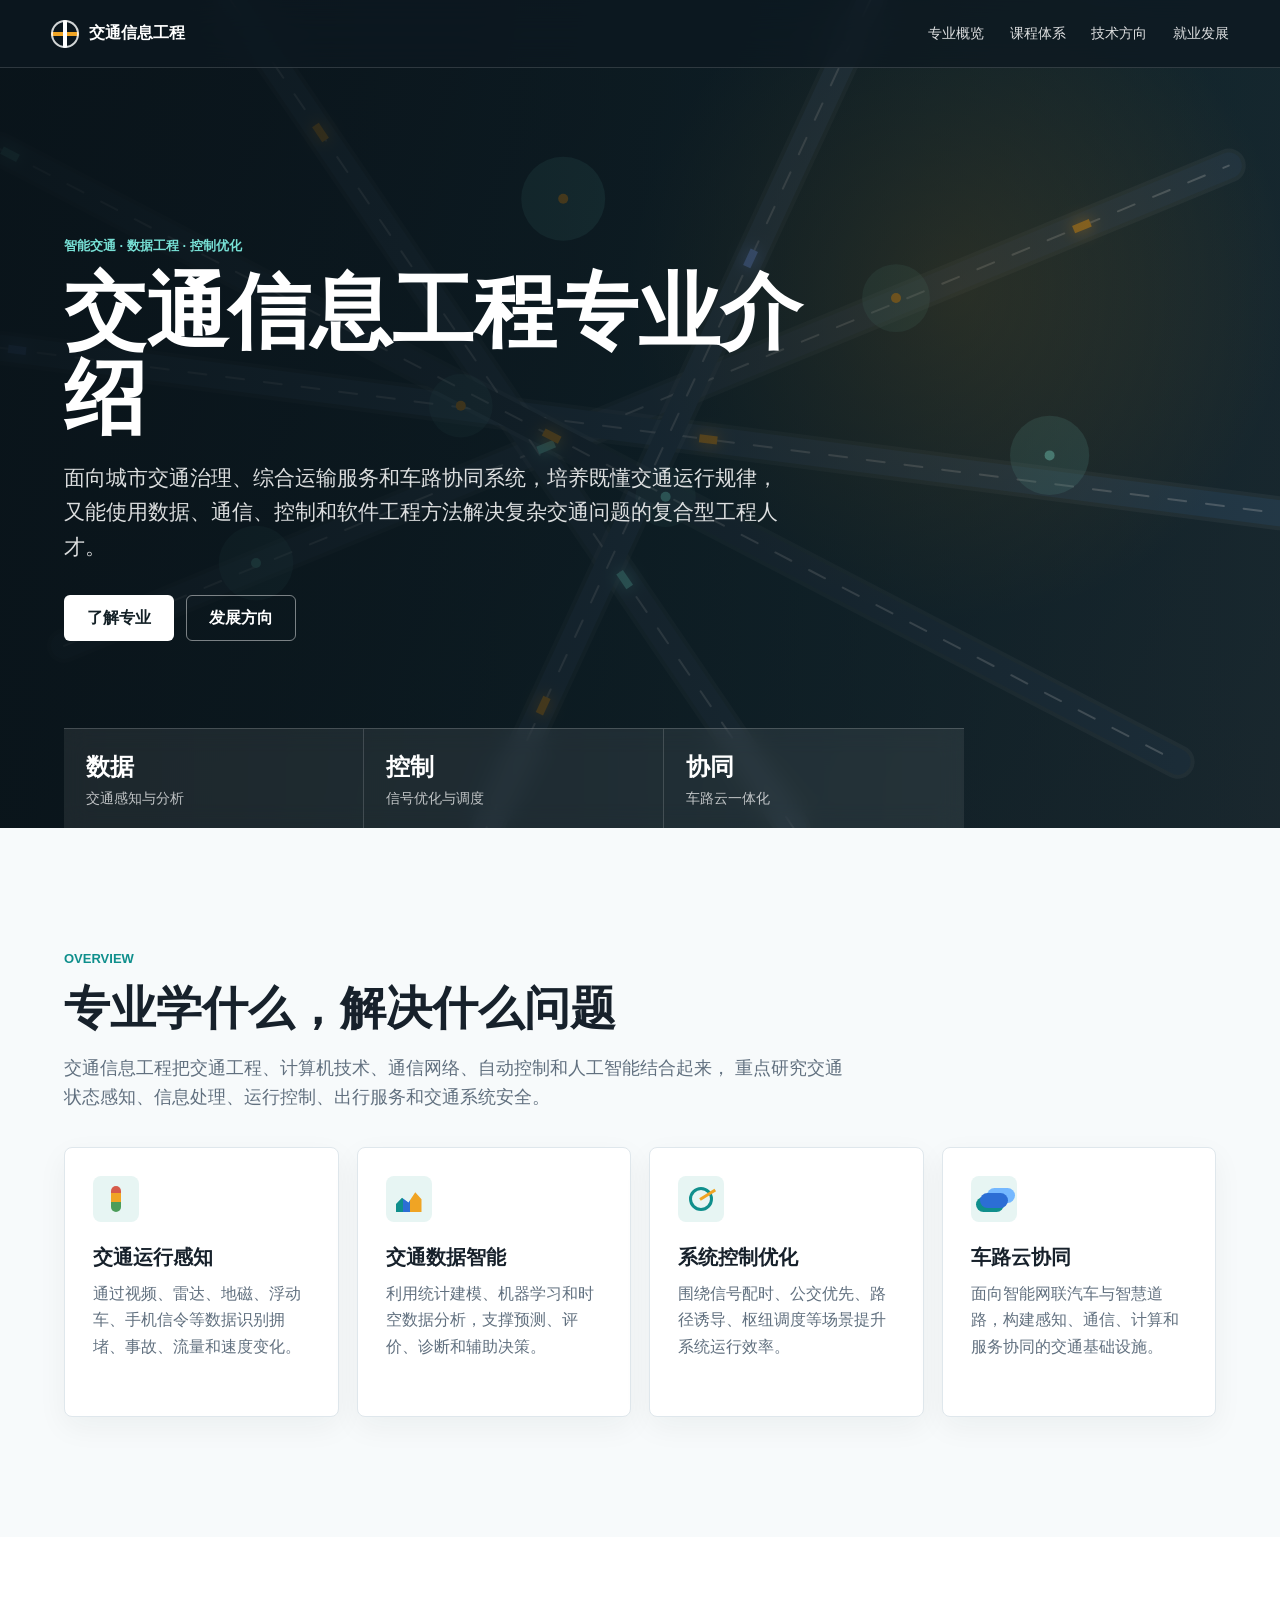
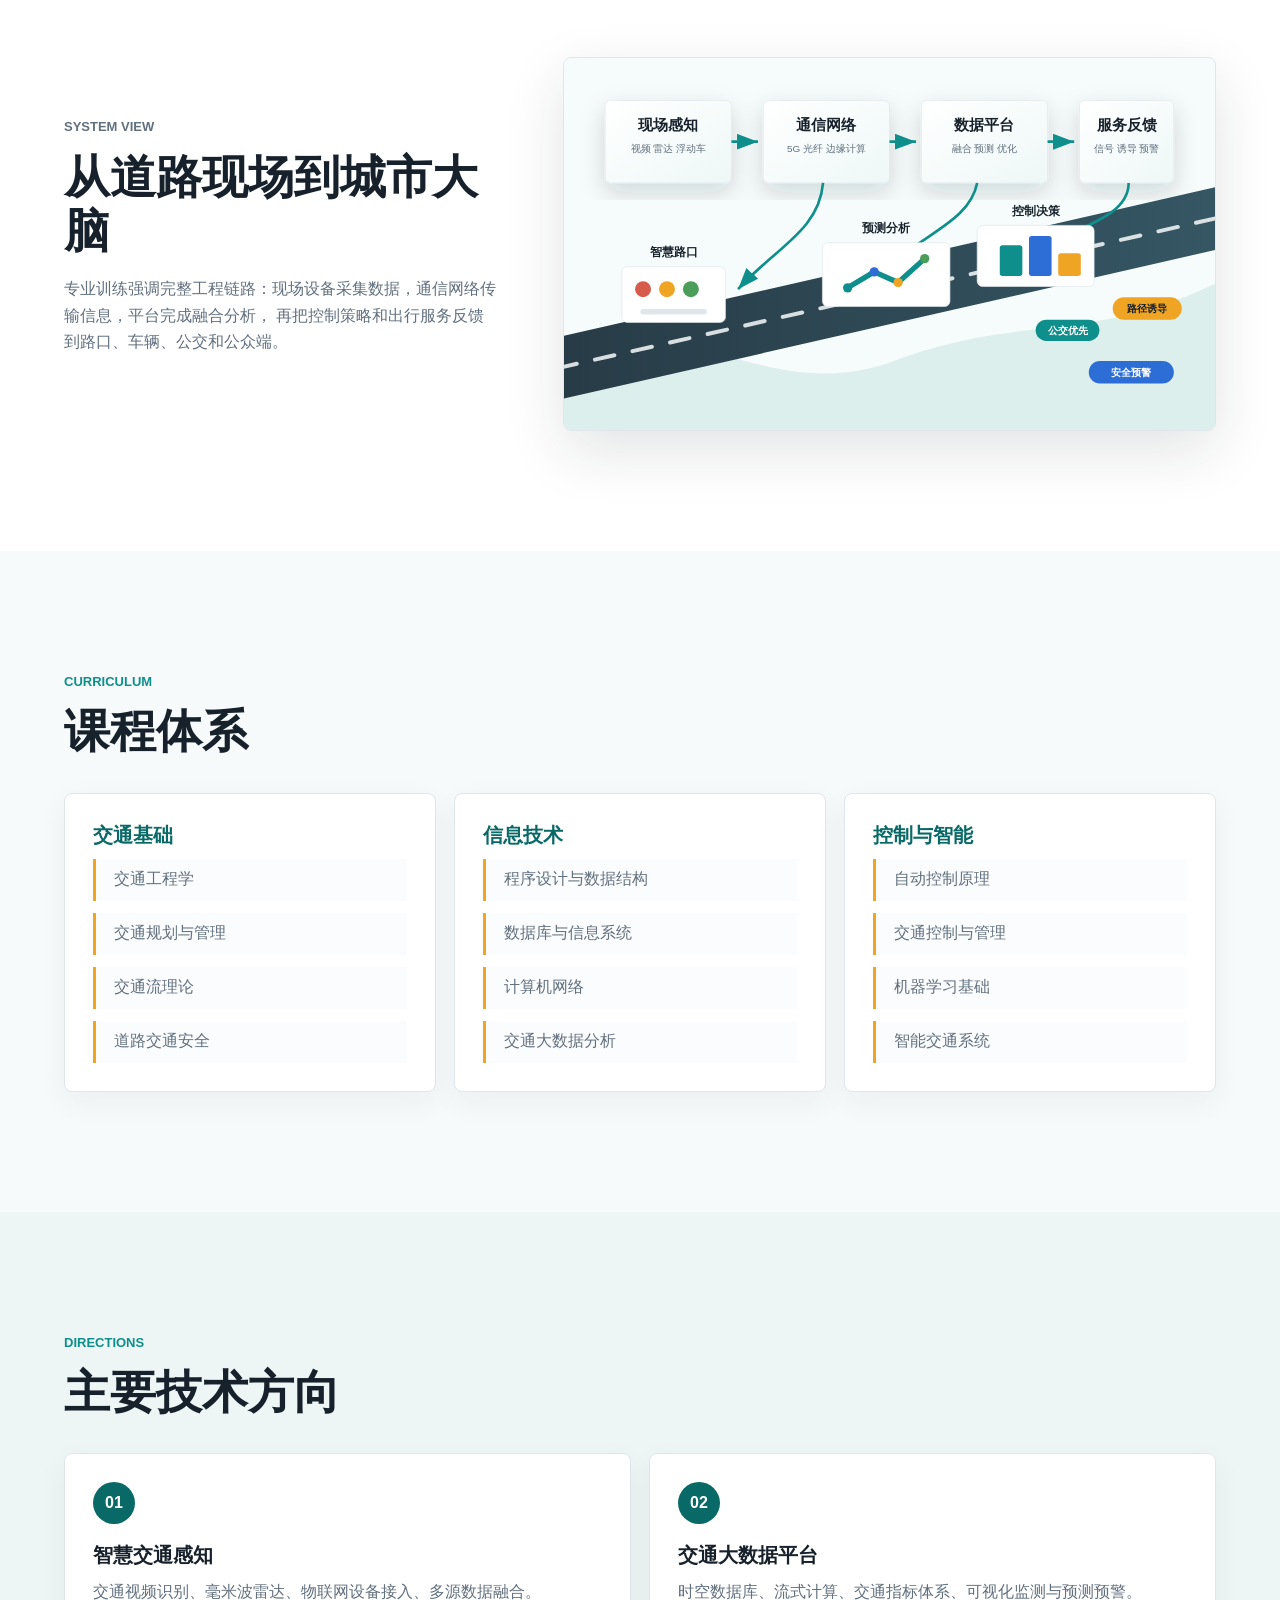
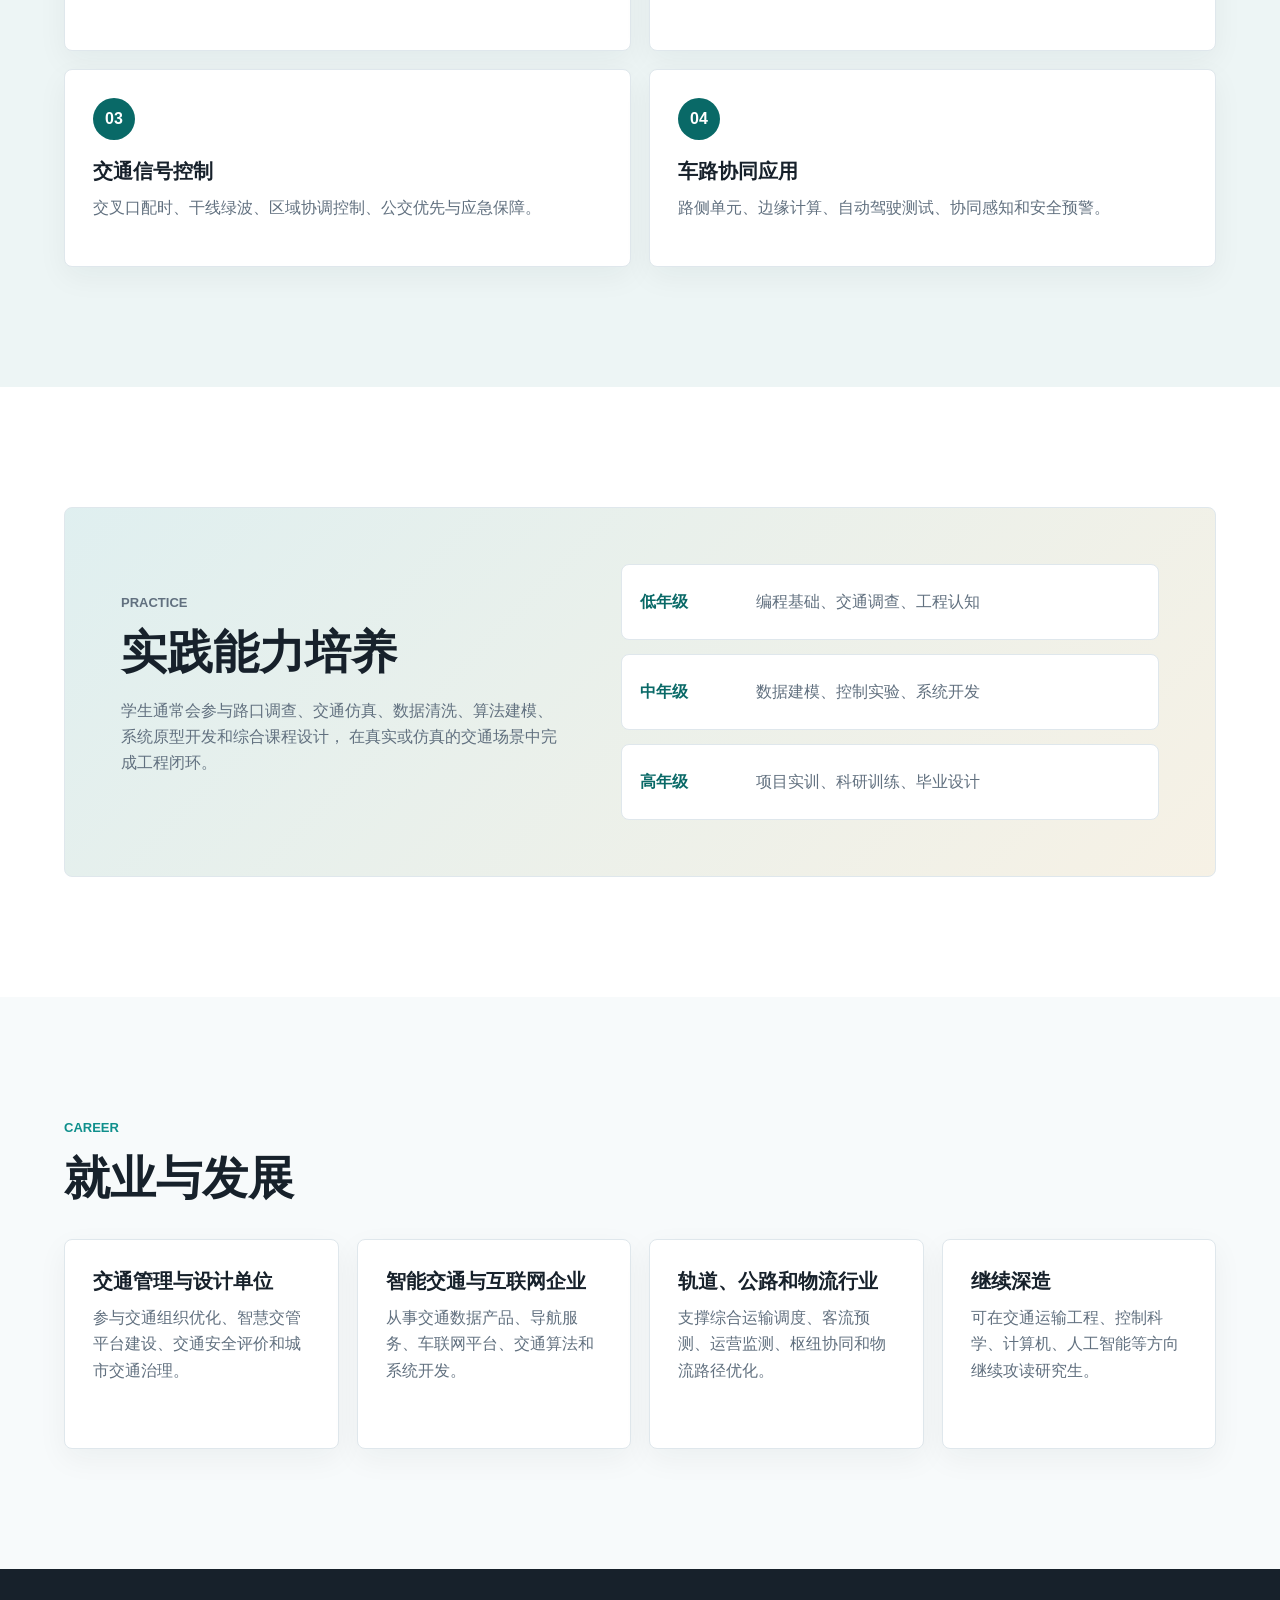
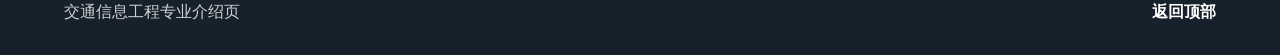
==== index.html @ 035599da "Add traffic information engineering webpage" ====
<!doctype html>
<html lang="zh-CN">
  <head>
    <meta charset="utf-8" />
    <meta name="viewport" content="width=device-width, initial-scale=1" />
    <title>交通信息工程专业介绍</title>
    <meta
      name="description"
      content="交通信息工程专业介绍：面向智慧交通、交通大数据、车路协同和交通控制的交叉型工程专业。"
    />
    <link rel="stylesheet" href="styles.css" />
  </head>
  <body>
    <header class="site-header" aria-label="页面导航">
      <a class="brand" href="#top" aria-label="交通信息工程专业首页">
        <span class="brand-mark" aria-hidden="true"></span>
        <span>交通信息工程</span>
      </a>
      <nav class="nav-links" aria-label="主要栏目">
        <a href="#overview">专业概览</a>
        <a href="#courses">课程体系</a>
        <a href="#directions">技术方向</a>
        <a href="#career">就业发展</a>
      </nav>
    </header>

    <main id="top">
      <section class="hero" aria-labelledby="hero-title">
        <canvas id="trafficCanvas" class="traffic-canvas" aria-hidden="true"></canvas>
        <div class="hero-overlay"></div>
        <div class="hero-content">
          <p class="eyebrow">智能交通 · 数据工程 · 控制优化</p>
          <h1 id="hero-title">交通信息工程专业介绍</h1>
          <p class="hero-copy">
            面向城市交通治理、综合运输服务和车路协同系统，培养既懂交通运行规律，
            又能使用数据、通信、控制和软件工程方法解决复杂交通问题的复合型工程人才。
          </p>
          <div class="hero-actions" aria-label="快捷入口">
            <a class="button primary" href="#overview">了解专业</a>
            <a class="button secondary" href="#career">发展方向</a>
          </div>
        </div>
        <div class="hero-metrics" aria-label="专业关键词">
          <div>
            <strong>数据</strong>
            <span>交通感知与分析</span>
          </div>
          <div>
            <strong>控制</strong>
            <span>信号优化与调度</span>
          </div>
          <div>
            <strong>协同</strong>
            <span>车路云一体化</span>
          </div>
        </div>
      </section>

      <section id="overview" class="section overview">
        <div class="section-heading">
          <p class="eyebrow">Overview</p>
          <h2>专业学什么，解决什么问题</h2>
          <p>
            交通信息工程把交通工程、计算机技术、通信网络、自动控制和人工智能结合起来，
            重点研究交通状态感知、信息处理、运行控制、出行服务和交通系统安全。
          </p>
        </div>
        <div class="feature-grid">
          <article class="feature-card">
            <span class="feature-icon signal" aria-hidden="true"></span>
            <h3>交通运行感知</h3>
            <p>通过视频、雷达、地磁、浮动车、手机信令等数据识别拥堵、事故、流量和速度变化。</p>
          </article>
          <article class="feature-card">
            <span class="feature-icon data" aria-hidden="true"></span>
            <h3>交通数据智能</h3>
            <p>利用统计建模、机器学习和时空数据分析，支撑预测、评价、诊断和辅助决策。</p>
          </article>
          <article class="feature-card">
            <span class="feature-icon control" aria-hidden="true"></span>
            <h3>系统控制优化</h3>
            <p>围绕信号配时、公交优先、路径诱导、枢纽调度等场景提升系统运行效率。</p>
          </article>
          <article class="feature-card">
            <span class="feature-icon cloud" aria-hidden="true"></span>
            <h3>车路云协同</h3>
            <p>面向智能网联汽车与智慧道路，构建感知、通信、计算和服务协同的交通基础设施。</p>
          </article>
        </div>
      </section>

      <section class="section visual-band" aria-labelledby="system-title">
        <div class="system-copy">
          <p class="eyebrow">System View</p>
          <h2 id="system-title">从道路现场到城市大脑</h2>
          <p>
            专业训练强调完整工程链路：现场设备采集数据，通信网络传输信息，平台完成融合分析，
            再把控制策略和出行服务反馈到路口、车辆、公交和公众端。
          </p>
        </div>
        <img
          class="system-graphic"
          src="assets/traffic-system.svg"
          alt="交通信息工程系统链路示意图，展示感知设备、通信网络、数据平台、控制中心和出行服务之间的数据流动"
        />
      </section>

      <section id="courses" class="section courses">
        <div class="section-heading compact">
          <p class="eyebrow">Curriculum</p>
          <h2>课程体系</h2>
        </div>
        <div class="course-layout">
          <div class="course-column">
            <h3>交通基础</h3>
            <ul>
              <li>交通工程学</li>
              <li>交通规划与管理</li>
              <li>交通流理论</li>
              <li>道路交通安全</li>
            </ul>
          </div>
          <div class="course-column">
            <h3>信息技术</h3>
            <ul>
              <li>程序设计与数据结构</li>
              <li>数据库与信息系统</li>
              <li>计算机网络</li>
              <li>交通大数据分析</li>
            </ul>
          </div>
          <div class="course-column">
            <h3>控制与智能</h3>
            <ul>
              <li>自动控制原理</li>
              <li>交通控制与管理</li>
              <li>机器学习基础</li>
              <li>智能交通系统</li>
            </ul>
          </div>
        </div>
      </section>

      <section id="directions" class="section directions">
        <div class="section-heading">
          <p class="eyebrow">Directions</p>
          <h2>主要技术方向</h2>
        </div>
        <div class="direction-list">
          <article>
            <span>01</span>
            <h3>智慧交通感知</h3>
            <p>交通视频识别、毫米波雷达、物联网设备接入、多源数据融合。</p>
          </article>
          <article>
            <span>02</span>
            <h3>交通大数据平台</h3>
            <p>时空数据库、流式计算、交通指标体系、可视化监测与预测预警。</p>
          </article>
          <article>
            <span>03</span>
            <h3>交通信号控制</h3>
            <p>交叉口配时、干线绿波、区域协调控制、公交优先与应急保障。</p>
          </article>
          <article>
            <span>04</span>
            <h3>车路协同应用</h3>
            <p>路侧单元、边缘计算、自动驾驶测试、协同感知和安全预警。</p>
          </article>
        </div>
      </section>

      <section class="section lab">
        <div class="lab-panel">
          <div>
            <p class="eyebrow">Practice</p>
            <h2>实践能力培养</h2>
            <p>
              学生通常会参与路口调查、交通仿真、数据清洗、算法建模、系统原型开发和综合课程设计，
              在真实或仿真的交通场景中完成工程闭环。
            </p>
          </div>
          <div class="timeline" aria-label="实践培养路径">
            <div><strong>低年级</strong><span>编程基础、交通调查、工程认知</span></div>
            <div><strong>中年级</strong><span>数据建模、控制实验、系统开发</span></div>
            <div><strong>高年级</strong><span>项目实训、科研训练、毕业设计</span></div>
          </div>
        </div>
      </section>

      <section id="career" class="section career">
        <div class="section-heading compact">
          <p class="eyebrow">Career</p>
          <h2>就业与发展</h2>
        </div>
        <div class="career-grid">
          <article>
            <h3>交通管理与设计单位</h3>
            <p>参与交通组织优化、智慧交管平台建设、交通安全评价和城市交通治理。</p>
          </article>
          <article>
            <h3>智能交通与互联网企业</h3>
            <p>从事交通数据产品、导航服务、车联网平台、交通算法和系统开发。</p>
          </article>
          <article>
            <h3>轨道、公路和物流行业</h3>
            <p>支撑综合运输调度、客流预测、运营监测、枢纽协同和物流路径优化。</p>
          </article>
          <article>
            <h3>继续深造</h3>
            <p>可在交通运输工程、控制科学、计算机、人工智能等方向继续攻读研究生。</p>
          </article>
        </div>
      </section>
    </main>

    <footer class="site-footer">
      <p>交通信息工程专业介绍页</p>
      <a href="#top">返回顶部</a>
    </footer>

    <script src="script.js"></script>
  </body>
</html>
---- styles.css ----
:root {
  color-scheme: light;
  --ink: #17212b;
  --muted: #61707f;
  --line: #dfe7ec;
  --paper: #f7fafb;
  --white: #ffffff;
  --teal: #0f8f8c;
  --teal-dark: #096967;
  --amber: #f0a424;
  --green: #4b9d5a;
  --blue: #2c6ed5;
  --red: #d65b4a;
  --shadow: 0 20px 60px rgba(23, 33, 43, 0.12);
}

* {
  box-sizing: border-box;
}

html {
  scroll-behavior: smooth;
}

body {
  margin: 0;
  font-family:
    Inter, "Segoe UI", "PingFang SC", "Microsoft YaHei", Arial, sans-serif;
  color: var(--ink);
  background: var(--paper);
  line-height: 1.65;
}

a {
  color: inherit;
  text-decoration: none;
}

.site-header {
  position: fixed;
  z-index: 20;
  top: 0;
  left: 0;
  right: 0;
  display: flex;
  align-items: center;
  justify-content: space-between;
  gap: 24px;
  min-height: 68px;
  padding: 0 clamp(18px, 4vw, 56px);
  color: #ffffff;
  background: rgba(13, 24, 32, 0.72);
  border-bottom: 1px solid rgba(255, 255, 255, 0.14);
  backdrop-filter: blur(18px);
}

.brand {
  display: inline-flex;
  align-items: center;
  gap: 10px;
  font-weight: 700;
  white-space: nowrap;
}

.brand-mark {
  width: 28px;
  height: 28px;
  border: 2px solid rgba(255, 255, 255, 0.82);
  border-radius: 50%;
  background:
    linear-gradient(90deg, transparent 41%, #ffffff 41% 59%, transparent 59%),
    linear-gradient(0deg, transparent 41%, var(--amber) 41% 59%, transparent 59%);
}

.nav-links {
  display: flex;
  align-items: center;
  gap: clamp(12px, 2vw, 28px);
  font-size: 14px;
  color: rgba(255, 255, 255, 0.86);
}

.nav-links a {
  padding: 8px 0;
}

.nav-links a:hover {
  color: #ffffff;
}

.hero {
  position: relative;
  min-height: 92vh;
  overflow: hidden;
  display: grid;
  align-items: center;
  padding: 112px clamp(18px, 5vw, 72px) 64px;
  color: #ffffff;
  background: #101c24;
}

.traffic-canvas,
.hero-overlay {
  position: absolute;
  inset: 0;
  width: 100%;
  height: 100%;
}

.traffic-canvas {
  opacity: 0.88;
}

.hero-overlay {
  background:
    linear-gradient(90deg, rgba(9, 19, 25, 0.92) 0%, rgba(9, 19, 25, 0.7) 45%, rgba(9, 19, 25, 0.3) 100%),
    radial-gradient(circle at 75% 35%, rgba(240, 164, 36, 0.22), transparent 30%);
}

.hero-content {
  position: relative;
  z-index: 2;
  max-width: 820px;
}

.eyebrow {
  margin: 0 0 12px;
  color: var(--teal);
  font-size: 13px;
  font-weight: 800;
  text-transform: uppercase;
}

.hero .eyebrow {
  color: #77e0d5;
}

h1,
h2,
h3,
p {
  margin-top: 0;
}

h1 {
  max-width: 760px;
  margin-bottom: 20px;
  font-size: clamp(44px, 7vw, 82px);
  line-height: 1.05;
  font-weight: 850;
}

h2 {
  margin-bottom: 18px;
  font-size: clamp(28px, 4vw, 46px);
  line-height: 1.18;
}

h3 {
  margin-bottom: 10px;
  font-size: 20px;
  line-height: 1.35;
}

.hero-copy {
  max-width: 740px;
  margin-bottom: 30px;
  color: rgba(255, 255, 255, 0.86);
  font-size: clamp(17px, 2vw, 21px);
}

.hero-actions {
  display: flex;
  flex-wrap: wrap;
  gap: 12px;
}

.button {
  display: inline-flex;
  align-items: center;
  justify-content: center;
  min-height: 46px;
  padding: 0 22px;
  border-radius: 6px;
  font-weight: 750;
  border: 1px solid transparent;
}

.button.primary {
  color: #132026;
  background: #ffffff;
}

.button.secondary {
  color: #ffffff;
  border-color: rgba(255, 255, 255, 0.46);
}

.hero-metrics {
  position: absolute;
  z-index: 2;
  left: clamp(18px, 5vw, 72px);
  right: clamp(18px, 5vw, 72px);
  bottom: 0;
  display: grid;
  grid-template-columns: repeat(3, minmax(0, 1fr));
  max-width: 900px;
  border-top: 1px solid rgba(255, 255, 255, 0.18);
  background: rgba(255, 255, 255, 0.08);
  backdrop-filter: blur(12px);
}

.hero-metrics div {
  min-height: 92px;
  padding: 18px 22px;
  border-right: 1px solid rgba(255, 255, 255, 0.16);
}

.hero-metrics div:last-child {
  border-right: 0;
}

.hero-metrics strong,
.hero-metrics span {
  display: block;
}

.hero-metrics strong {
  font-size: 24px;
}

.hero-metrics span {
  color: rgba(255, 255, 255, 0.72);
  font-size: 14px;
}

.section {
  padding: clamp(72px, 10vw, 120px) clamp(18px, 5vw, 72px);
}

.section-heading {
  max-width: 780px;
  margin-bottom: 34px;
}

.section-heading p:not(.eyebrow) {
  color: var(--muted);
  font-size: 18px;
}

.section-heading.compact {
  max-width: none;
}

.feature-grid,
.career-grid {
  display: grid;
  grid-template-columns: repeat(4, minmax(0, 1fr));
  gap: 18px;
}

.feature-card,
.career-grid article,
.direction-list article,
.course-column {
  border: 1px solid var(--line);
  border-radius: 8px;
  background: var(--white);
  box-shadow: 0 10px 30px rgba(23, 33, 43, 0.05);
}

.feature-card {
  min-height: 270px;
  padding: 28px;
}

.feature-card p,
.direction-list p,
.career-grid p,
.course-column li,
.lab-panel p,
.system-copy p {
  color: var(--muted);
}

.feature-icon {
  display: block;
  width: 46px;
  height: 46px;
  margin-bottom: 22px;
  border-radius: 8px;
  background: #e7f5f3;
  position: relative;
}

.feature-icon::before,
.feature-icon::after {
  content: "";
  position: absolute;
}

.feature-icon.signal::before {
  inset: 10px 18px;
  border-radius: 10px;
  background: linear-gradient(var(--red) 0 28%, var(--amber) 28% 62%, var(--green) 62%);
}

.feature-icon.data::before {
  left: 10px;
  right: 10px;
  bottom: 10px;
  height: 22px;
  background: linear-gradient(90deg, var(--teal) 0 25%, var(--blue) 25% 55%, var(--amber) 55% 100%);
  clip-path: polygon(0 65%, 25% 35%, 50% 56%, 76% 10%, 100% 42%, 100% 100%, 0 100%);
}

.feature-icon.control::before {
  inset: 11px;
  border: 3px solid var(--teal);
  border-radius: 50%;
}

.feature-icon.control::after {
  top: 22px;
  left: 22px;
  width: 18px;
  height: 3px;
  background: var(--amber);
  transform: rotate(-32deg);
  transform-origin: left center;
}

.feature-icon.cloud::before {
  left: 9px;
  top: 17px;
  width: 28px;
  height: 15px;
  border-radius: 18px;
  background: var(--blue);
  box-shadow: -4px 4px 0 var(--teal), 7px -5px 0 #74b8ff;
}

.visual-band {
  display: grid;
  grid-template-columns: minmax(280px, 0.8fr) minmax(340px, 1.2fr);
  gap: clamp(28px, 5vw, 64px);
  align-items: center;
  background: #ffffff;
}

.system-copy {
  max-width: 560px;
}

.system-graphic {
  width: 100%;
  border: 1px solid var(--line);
  border-radius: 8px;
  background: #f6fbfb;
  box-shadow: var(--shadow);
}

.course-layout {
  display: grid;
  grid-template-columns: repeat(3, minmax(0, 1fr));
  gap: 18px;
}

.course-column {
  padding: 28px;
}

.course-column h3 {
  color: var(--teal-dark);
}

.course-column ul {
  display: grid;
  gap: 12px;
  margin: 0;
  padding: 0;
  list-style: none;
}

.course-column li {
  min-height: 42px;
  display: flex;
  align-items: center;
  padding-left: 18px;
  border-left: 3px solid var(--amber);
  background: #fbfcfd;
}

.directions {
  background: #edf5f5;
}

.direction-list {
  display: grid;
  grid-template-columns: repeat(2, minmax(0, 1fr));
  gap: 18px;
}

.direction-list article {
  min-height: 198px;
  padding: 28px;
}

.direction-list span {
  display: inline-flex;
  align-items: center;
  justify-content: center;
  width: 42px;
  height: 42px;
  margin-bottom: 18px;
  border-radius: 50%;
  color: #ffffff;
  background: var(--teal-dark);
  font-weight: 800;
}

.lab {
  background: #ffffff;
}

.lab-panel {
  display: grid;
  grid-template-columns: minmax(280px, 0.9fr) minmax(320px, 1.1fr);
  gap: clamp(28px, 5vw, 60px);
  align-items: center;
  padding: clamp(28px, 5vw, 56px);
  border-radius: 8px;
  background:
    linear-gradient(135deg, rgba(15, 143, 140, 0.1), rgba(240, 164, 36, 0.1)),
    #f7fafb;
  border: 1px solid var(--line);
}

.timeline {
  display: grid;
  gap: 14px;
}

.timeline div {
  display: grid;
  grid-template-columns: 100px 1fr;
  gap: 16px;
  align-items: center;
  min-height: 76px;
  padding: 18px;
  border-radius: 8px;
  background: #ffffff;
  border: 1px solid var(--line);
}

.timeline strong {
  color: var(--teal-dark);
}

.timeline span {
  color: var(--muted);
}

.career-grid article {
  min-height: 210px;
  padding: 28px;
}

.site-footer {
  display: flex;
  justify-content: space-between;
  gap: 18px;
  padding: 30px clamp(18px, 5vw, 72px);
  color: rgba(255, 255, 255, 0.78);
  background: #17212b;
}

.site-footer p {
  margin: 0;
}

.site-footer a {
  color: #ffffff;
  font-weight: 700;
}

@media (max-width: 980px) {
  .nav-links {
    display: none;
  }

  .feature-grid,
  .career-grid,
  .course-layout {
    grid-template-columns: repeat(2, minmax(0, 1fr));
  }

  .visual-band,
  .lab-panel {
    grid-template-columns: 1fr;
  }
}

@media (max-width: 680px) {
  .site-header {
    min-height: 62px;
  }

  .hero {
    min-height: 100vh;
    padding-top: 94px;
    padding-bottom: 210px;
  }

  .hero-metrics {
    grid-template-columns: 1fr;
  }

  .hero-metrics div {
    min-height: 66px;
    border-right: 0;
    border-bottom: 1px solid rgba(255, 255, 255, 0.16);
  }

  .feature-grid,
  .career-grid,
  .course-layout,
  .direction-list {
    grid-template-columns: 1fr;
  }

  .feature-card,
  .career-grid article,
  .direction-list article,
  .course-column {
    min-height: auto;
  }

  .timeline div {
    grid-template-columns: 1fr;
    gap: 4px;
  }

  .site-footer {
    flex-direction: column;
  }
}
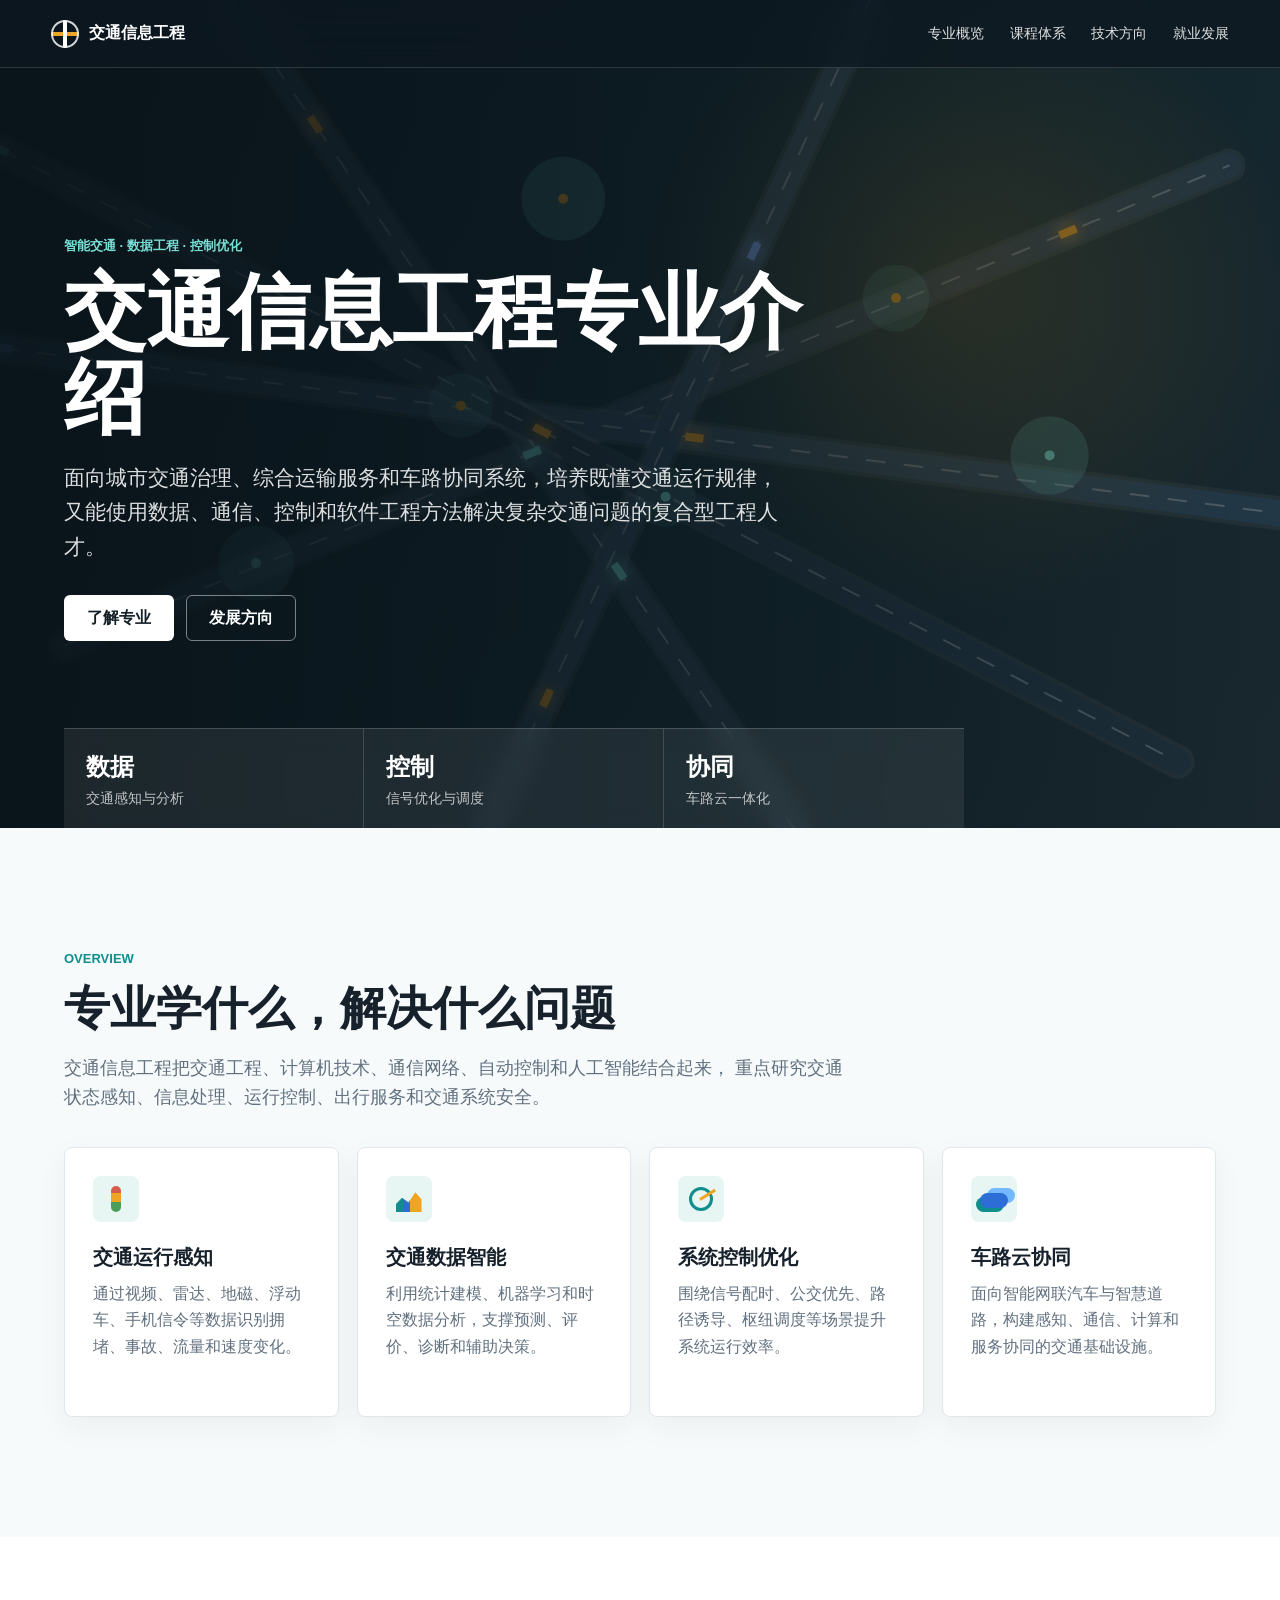
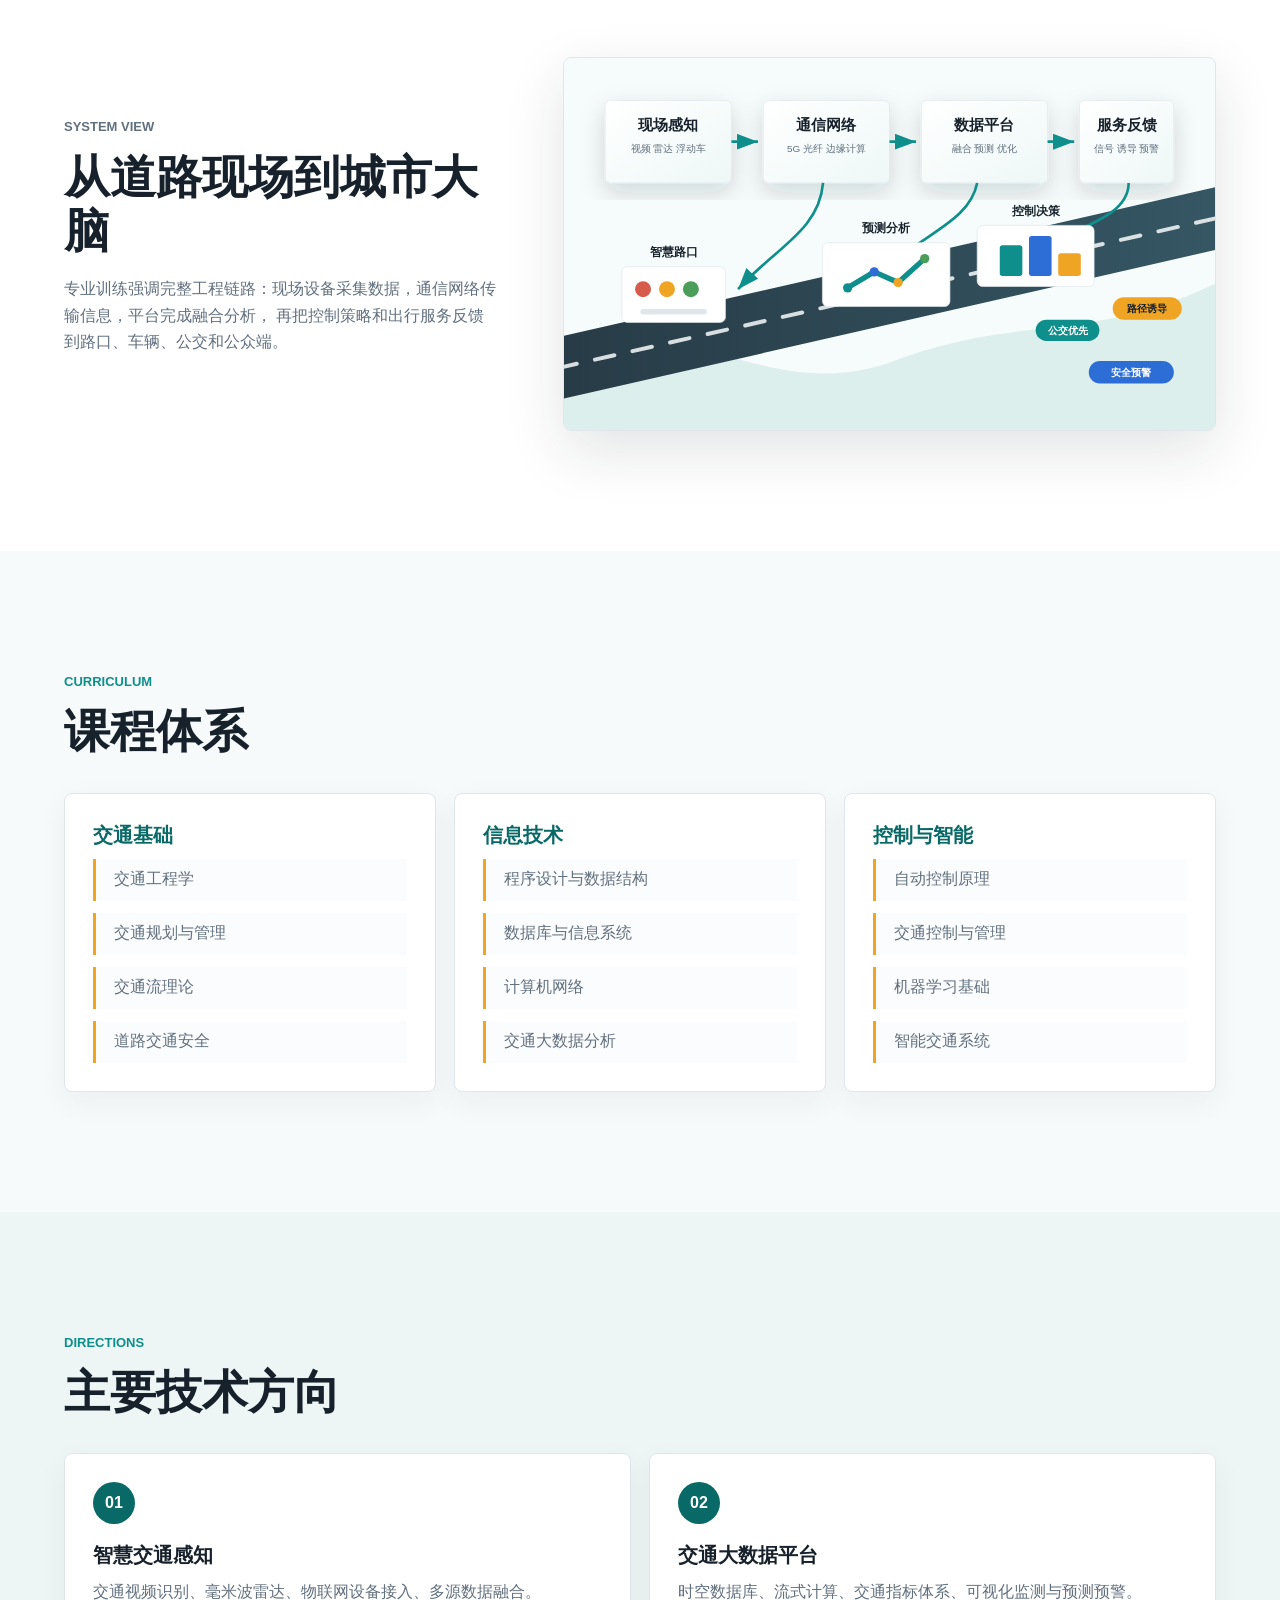
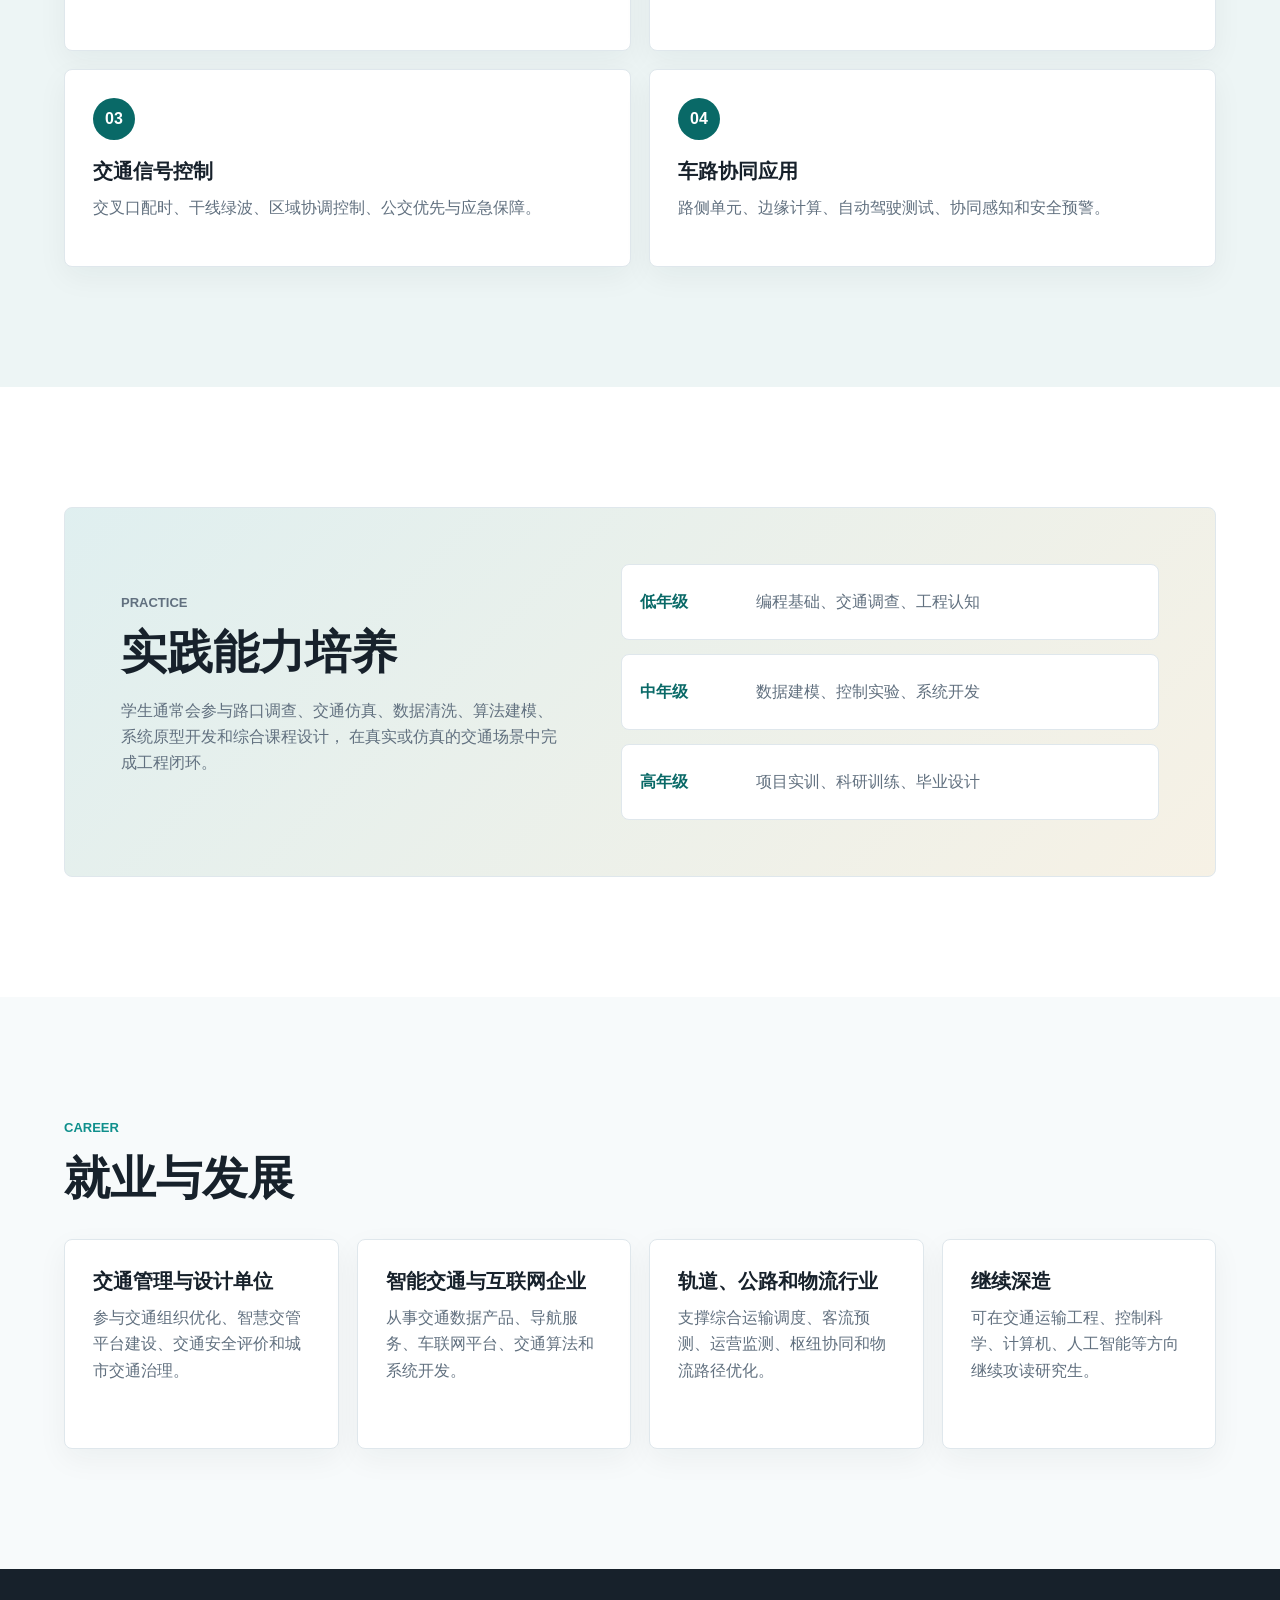
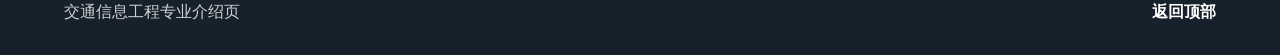
==== commit 6102eb4d: "Add local retrieval and choice-model tools; simplify project documentation" ====
--- a/index.html
+++ b/index.html
@@ -1,224 +1,224 @@
-<!doctype html>
-<html lang="zh-CN">
-  <head>
-    <meta charset="utf-8" />
-    <meta name="viewport" content="width=device-width, initial-scale=1" />
-    <title>交通信息工程专业介绍</title>
-    <meta
-      name="description"
-      content="交通信息工程专业介绍：面向智慧交通、交通大数据、车路协同和交通控制的交叉型工程专业。"
-    />
-    <link rel="stylesheet" href="styles.css" />
-  </head>
-  <body>
-    <header class="site-header" aria-label="页面导航">
-      <a class="brand" href="#top" aria-label="交通信息工程专业首页">
-        <span class="brand-mark" aria-hidden="true"></span>
-        <span>交通信息工程</span>
-      </a>
-      <nav class="nav-links" aria-label="主要栏目">
-        <a href="#overview">专业概览</a>
-        <a href="#courses">课程体系</a>
-        <a href="#directions">技术方向</a>
-        <a href="#career">就业发展</a>
-      </nav>
-    </header>
-
-    <main id="top">
-      <section class="hero" aria-labelledby="hero-title">
-        <canvas id="trafficCanvas" class="traffic-canvas" aria-hidden="true"></canvas>
-        <div class="hero-overlay"></div>
-        <div class="hero-content">
-          <p class="eyebrow">智能交通 · 数据工程 · 控制优化</p>
-          <h1 id="hero-title">交通信息工程专业介绍</h1>
-          <p class="hero-copy">
-            面向城市交通治理、综合运输服务和车路协同系统，培养既懂交通运行规律，
-            又能使用数据、通信、控制和软件工程方法解决复杂交通问题的复合型工程人才。
-          </p>
-          <div class="hero-actions" aria-label="快捷入口">
-            <a class="button primary" href="#overview">了解专业</a>
-            <a class="button secondary" href="#career">发展方向</a>
-          </div>
-        </div>
-        <div class="hero-metrics" aria-label="专业关键词">
-          <div>
-            <strong>数据</strong>
-            <span>交通感知与分析</span>
-          </div>
-          <div>
-            <strong>控制</strong>
-            <span>信号优化与调度</span>
-          </div>
-          <div>
-            <strong>协同</strong>
-            <span>车路云一体化</span>
-          </div>
-        </div>
-      </section>
-
-      <section id="overview" class="section overview">
-        <div class="section-heading">
-          <p class="eyebrow">Overview</p>
-          <h2>专业学什么，解决什么问题</h2>
-          <p>
-            交通信息工程把交通工程、计算机技术、通信网络、自动控制和人工智能结合起来，
-            重点研究交通状态感知、信息处理、运行控制、出行服务和交通系统安全。
-          </p>
-        </div>
-        <div class="feature-grid">
-          <article class="feature-card">
-            <span class="feature-icon signal" aria-hidden="true"></span>
-            <h3>交通运行感知</h3>
-            <p>通过视频、雷达、地磁、浮动车、手机信令等数据识别拥堵、事故、流量和速度变化。</p>
-          </article>
-          <article class="feature-card">
-            <span class="feature-icon data" aria-hidden="true"></span>
-            <h3>交通数据智能</h3>
-            <p>利用统计建模、机器学习和时空数据分析，支撑预测、评价、诊断和辅助决策。</p>
-          </article>
-          <article class="feature-card">
-            <span class="feature-icon control" aria-hidden="true"></span>
-            <h3>系统控制优化</h3>
-            <p>围绕信号配时、公交优先、路径诱导、枢纽调度等场景提升系统运行效率。</p>
-          </article>
-          <article class="feature-card">
-            <span class="feature-icon cloud" aria-hidden="true"></span>
-            <h3>车路云协同</h3>
-            <p>面向智能网联汽车与智慧道路，构建感知、通信、计算和服务协同的交通基础设施。</p>
-          </article>
-        </div>
-      </section>
-
-      <section class="section visual-band" aria-labelledby="system-title">
-        <div class="system-copy">
-          <p class="eyebrow">System View</p>
-          <h2 id="system-title">从道路现场到城市大脑</h2>
-          <p>
-            专业训练强调完整工程链路：现场设备采集数据，通信网络传输信息，平台完成融合分析，
-            再把控制策略和出行服务反馈到路口、车辆、公交和公众端。
-          </p>
-        </div>
-        <img
-          class="system-graphic"
-          src="assets/traffic-system.svg"
-          alt="交通信息工程系统链路示意图，展示感知设备、通信网络、数据平台、控制中心和出行服务之间的数据流动"
-        />
-      </section>
-
-      <section id="courses" class="section courses">
-        <div class="section-heading compact">
-          <p class="eyebrow">Curriculum</p>
-          <h2>课程体系</h2>
-        </div>
-        <div class="course-layout">
-          <div class="course-column">
-            <h3>交通基础</h3>
-            <ul>
-              <li>交通工程学</li>
-              <li>交通规划与管理</li>
-              <li>交通流理论</li>
-              <li>道路交通安全</li>
-            </ul>
-          </div>
-          <div class="course-column">
-            <h3>信息技术</h3>
-            <ul>
-              <li>程序设计与数据结构</li>
-              <li>数据库与信息系统</li>
-              <li>计算机网络</li>
-              <li>交通大数据分析</li>
-            </ul>
-          </div>
-          <div class="course-column">
-            <h3>控制与智能</h3>
-            <ul>
-              <li>自动控制原理</li>
-              <li>交通控制与管理</li>
-              <li>机器学习基础</li>
-              <li>智能交通系统</li>
-            </ul>
-          </div>
-        </div>
-      </section>
-
-      <section id="directions" class="section directions">
-        <div class="section-heading">
-          <p class="eyebrow">Directions</p>
-          <h2>主要技术方向</h2>
-        </div>
-        <div class="direction-list">
-          <article>
-            <span>01</span>
-            <h3>智慧交通感知</h3>
-            <p>交通视频识别、毫米波雷达、物联网设备接入、多源数据融合。</p>
-          </article>
-          <article>
-            <span>02</span>
-            <h3>交通大数据平台</h3>
-            <p>时空数据库、流式计算、交通指标体系、可视化监测与预测预警。</p>
-          </article>
-          <article>
-            <span>03</span>
-            <h3>交通信号控制</h3>
-            <p>交叉口配时、干线绿波、区域协调控制、公交优先与应急保障。</p>
-          </article>
-          <article>
-            <span>04</span>
-            <h3>车路协同应用</h3>
-            <p>路侧单元、边缘计算、自动驾驶测试、协同感知和安全预警。</p>
-          </article>
-        </div>
-      </section>
-
-      <section class="section lab">
-        <div class="lab-panel">
-          <div>
-            <p class="eyebrow">Practice</p>
-            <h2>实践能力培养</h2>
-            <p>
-              学生通常会参与路口调查、交通仿真、数据清洗、算法建模、系统原型开发和综合课程设计，
-              在真实或仿真的交通场景中完成工程闭环。
-            </p>
-          </div>
-          <div class="timeline" aria-label="实践培养路径">
-            <div><strong>低年级</strong><span>编程基础、交通调查、工程认知</span></div>
-            <div><strong>中年级</strong><span>数据建模、控制实验、系统开发</span></div>
-            <div><strong>高年级</strong><span>项目实训、科研训练、毕业设计</span></div>
-          </div>
-        </div>
-      </section>
-
-      <section id="career" class="section career">
-        <div class="section-heading compact">
-          <p class="eyebrow">Career</p>
-          <h2>就业与发展</h2>
-        </div>
-        <div class="career-grid">
-          <article>
-            <h3>交通管理与设计单位</h3>
-            <p>参与交通组织优化、智慧交管平台建设、交通安全评价和城市交通治理。</p>
-          </article>
-          <article>
-            <h3>智能交通与互联网企业</h3>
-            <p>从事交通数据产品、导航服务、车联网平台、交通算法和系统开发。</p>
-          </article>
-          <article>
-            <h3>轨道、公路和物流行业</h3>
-            <p>支撑综合运输调度、客流预测、运营监测、枢纽协同和物流路径优化。</p>
-          </article>
-          <article>
-            <h3>继续深造</h3>
-            <p>可在交通运输工程、控制科学、计算机、人工智能等方向继续攻读研究生。</p>
-          </article>
-        </div>
-      </section>
-    </main>
-
-    <footer class="site-footer">
-      <p>交通信息工程专业介绍页</p>
-      <a href="#top">返回顶部</a>
-    </footer>
-
-    <script src="script.js"></script>
-  </body>
-</html>
+<!doctype html>
+<html lang="zh-CN">
+  <head>
+    <meta charset="utf-8" />
+    <meta name="viewport" content="width=device-width, initial-scale=1" />
+    <title>交通信息工程专业介绍</title>
+    <meta
+      name="description"
+      content="交通信息工程专业介绍：面向智慧交通、交通大数据、车路协同和交通控制的交叉型工程专业。"
+    />
+    <link rel="stylesheet" href="styles.css" />
+  </head>
+  <body>
+    <header class="site-header" aria-label="页面导航">
+      <a class="brand" href="#top" aria-label="交通信息工程专业首页">
+        <span class="brand-mark" aria-hidden="true"></span>
+        <span>交通信息工程</span>
+      </a>
+      <nav class="nav-links" aria-label="主要栏目">
+        <a href="#overview">专业概览</a>
+        <a href="#courses">课程体系</a>
+        <a href="#directions">技术方向</a>
+        <a href="#career">就业发展</a>
+      </nav>
+    </header>
+
+    <main id="top">
+      <section class="hero" aria-labelledby="hero-title">
+        <canvas id="trafficCanvas" class="traffic-canvas" aria-hidden="true"></canvas>
+        <div class="hero-overlay"></div>
+        <div class="hero-content">
+          <p class="eyebrow">智能交通 · 数据工程 · 控制优化</p>
+          <h1 id="hero-title">交通信息工程专业介绍</h1>
+          <p class="hero-copy">
+            面向城市交通治理、综合运输服务和车路协同系统，培养既懂交通运行规律，
+            又能使用数据、通信、控制和软件工程方法解决复杂交通问题的复合型工程人才。
+          </p>
+          <div class="hero-actions" aria-label="快捷入口">
+            <a class="button primary" href="#overview">了解专业</a>
+            <a class="button secondary" href="#career">发展方向</a>
+          </div>
+        </div>
+        <div class="hero-metrics" aria-label="专业关键词">
+          <div>
+            <strong>数据</strong>
+            <span>交通感知与分析</span>
+          </div>
+          <div>
+            <strong>控制</strong>
+            <span>信号优化与调度</span>
+          </div>
+          <div>
+            <strong>协同</strong>
+            <span>车路云一体化</span>
+          </div>
+        </div>
+      </section>
+
+      <section id="overview" class="section overview">
+        <div class="section-heading">
+          <p class="eyebrow">Overview</p>
+          <h2>专业学什么，解决什么问题</h2>
+          <p>
+            交通信息工程把交通工程、计算机技术、通信网络、自动控制和人工智能结合起来，
+            重点研究交通状态感知、信息处理、运行控制、出行服务和交通系统安全。
+          </p>
+        </div>
+        <div class="feature-grid">
+          <article class="feature-card">
+            <span class="feature-icon signal" aria-hidden="true"></span>
+            <h3>交通运行感知</h3>
+            <p>通过视频、雷达、地磁、浮动车、手机信令等数据识别拥堵、事故、流量和速度变化。</p>
+          </article>
+          <article class="feature-card">
+            <span class="feature-icon data" aria-hidden="true"></span>
+            <h3>交通数据智能</h3>
+            <p>利用统计建模、机器学习和时空数据分析，支撑预测、评价、诊断和辅助决策。</p>
+          </article>
+          <article class="feature-card">
+            <span class="feature-icon control" aria-hidden="true"></span>
+            <h3>系统控制优化</h3>
+            <p>围绕信号配时、公交优先、路径诱导、枢纽调度等场景提升系统运行效率。</p>
+          </article>
+          <article class="feature-card">
+            <span class="feature-icon cloud" aria-hidden="true"></span>
+            <h3>车路云协同</h3>
+            <p>面向智能网联汽车与智慧道路，构建感知、通信、计算和服务协同的交通基础设施。</p>
+          </article>
+        </div>
+      </section>
+
+      <section class="section visual-band" aria-labelledby="system-title">
+        <div class="system-copy">
+          <p class="eyebrow">System View</p>
+          <h2 id="system-title">从道路现场到城市大脑</h2>
+          <p>
+            专业训练强调完整工程链路：现场设备采集数据，通信网络传输信息，平台完成融合分析，
+            再把控制策略和出行服务反馈到路口、车辆、公交和公众端。
+          </p>
+        </div>
+        <img
+          class="system-graphic"
+          src="assets/traffic-system.svg"
+          alt="交通信息工程系统链路示意图，展示感知设备、通信网络、数据平台、控制中心和出行服务之间的数据流动"
+        />
+      </section>
+
+      <section id="courses" class="section courses">
+        <div class="section-heading compact">
+          <p class="eyebrow">Curriculum</p>
+          <h2>课程体系</h2>
+        </div>
+        <div class="course-layout">
+          <div class="course-column">
+            <h3>交通基础</h3>
+            <ul>
+              <li>交通工程学</li>
+              <li>交通规划与管理</li>
+              <li>交通流理论</li>
+              <li>道路交通安全</li>
+            </ul>
+          </div>
+          <div class="course-column">
+            <h3>信息技术</h3>
+            <ul>
+              <li>程序设计与数据结构</li>
+              <li>数据库与信息系统</li>
+              <li>计算机网络</li>
+              <li>交通大数据分析</li>
+            </ul>
+          </div>
+          <div class="course-column">
+            <h3>控制与智能</h3>
+            <ul>
+              <li>自动控制原理</li>
+              <li>交通控制与管理</li>
+              <li>机器学习基础</li>
+              <li>智能交通系统</li>
+            </ul>
+          </div>
+        </div>
+      </section>
+
+      <section id="directions" class="section directions">
+        <div class="section-heading">
+          <p class="eyebrow">Directions</p>
+          <h2>主要技术方向</h2>
+        </div>
+        <div class="direction-list">
+          <article>
+            <span>01</span>
+            <h3>智慧交通感知</h3>
+            <p>交通视频识别、毫米波雷达、物联网设备接入、多源数据融合。</p>
+          </article>
+          <article>
+            <span>02</span>
+            <h3>交通大数据平台</h3>
+            <p>时空数据库、流式计算、交通指标体系、可视化监测与预测预警。</p>
+          </article>
+          <article>
+            <span>03</span>
+            <h3>交通信号控制</h3>
+            <p>交叉口配时、干线绿波、区域协调控制、公交优先与应急保障。</p>
+          </article>
+          <article>
+            <span>04</span>
+            <h3>车路协同应用</h3>
+            <p>路侧单元、边缘计算、自动驾驶测试、协同感知和安全预警。</p>
+          </article>
+        </div>
+      </section>
+
+      <section class="section lab">
+        <div class="lab-panel">
+          <div>
+            <p class="eyebrow">Practice</p>
+            <h2>实践能力培养</h2>
+            <p>
+              学生通常会参与路口调查、交通仿真、数据清洗、算法建模、系统原型开发和综合课程设计，
+              在真实或仿真的交通场景中完成工程闭环。
+            </p>
+          </div>
+          <div class="timeline" aria-label="实践培养路径">
+            <div><strong>低年级</strong><span>编程基础、交通调查、工程认知</span></div>
+            <div><strong>中年级</strong><span>数据建模、控制实验、系统开发</span></div>
+            <div><strong>高年级</strong><span>项目实训、科研训练、毕业设计</span></div>
+          </div>
+        </div>
+      </section>
+
+      <section id="career" class="section career">
+        <div class="section-heading compact">
+          <p class="eyebrow">Career</p>
+          <h2>就业与发展</h2>
+        </div>
+        <div class="career-grid">
+          <article>
+            <h3>交通管理与设计单位</h3>
+            <p>参与交通组织优化、智慧交管平台建设、交通安全评价和城市交通治理。</p>
+          </article>
+          <article>
+            <h3>智能交通与互联网企业</h3>
+            <p>从事交通数据产品、导航服务、车联网平台、交通算法和系统开发。</p>
+          </article>
+          <article>
+            <h3>轨道、公路和物流行业</h3>
+            <p>支撑综合运输调度、客流预测、运营监测、枢纽协同和物流路径优化。</p>
+          </article>
+          <article>
+            <h3>继续深造</h3>
+            <p>可在交通运输工程、控制科学、计算机、人工智能等方向继续攻读研究生。</p>
+          </article>
+        </div>
+      </section>
+    </main>
+
+    <footer class="site-footer">
+      <p>交通信息工程专业介绍页</p>
+      <a href="#top">返回顶部</a>
+    </footer>
+
+    <script src="script.js"></script>
+  </body>
+</html>
--- a/styles.css
+++ b/styles.css
@@ -1,547 +1,547 @@
-:root {
-  color-scheme: light;
-  --ink: #17212b;
-  --muted: #61707f;
-  --line: #dfe7ec;
-  --paper: #f7fafb;
-  --white: #ffffff;
-  --teal: #0f8f8c;
-  --teal-dark: #096967;
-  --amber: #f0a424;
-  --green: #4b9d5a;
-  --blue: #2c6ed5;
-  --red: #d65b4a;
-  --shadow: 0 20px 60px rgba(23, 33, 43, 0.12);
-}
-
-* {
-  box-sizing: border-box;
-}
-
-html {
-  scroll-behavior: smooth;
-}
-
-body {
-  margin: 0;
-  font-family:
-    Inter, "Segoe UI", "PingFang SC", "Microsoft YaHei", Arial, sans-serif;
-  color: var(--ink);
-  background: var(--paper);
-  line-height: 1.65;
-}
-
-a {
-  color: inherit;
-  text-decoration: none;
-}
-
-.site-header {
-  position: fixed;
-  z-index: 20;
-  top: 0;
-  left: 0;
-  right: 0;
-  display: flex;
-  align-items: center;
-  justify-content: space-between;
-  gap: 24px;
-  min-height: 68px;
-  padding: 0 clamp(18px, 4vw, 56px);
-  color: #ffffff;
-  background: rgba(13, 24, 32, 0.72);
-  border-bottom: 1px solid rgba(255, 255, 255, 0.14);
-  backdrop-filter: blur(18px);
-}
-
-.brand {
-  display: inline-flex;
-  align-items: center;
-  gap: 10px;
-  font-weight: 700;
-  white-space: nowrap;
-}
-
-.brand-mark {
-  width: 28px;
-  height: 28px;
-  border: 2px solid rgba(255, 255, 255, 0.82);
-  border-radius: 50%;
-  background:
-    linear-gradient(90deg, transparent 41%, #ffffff 41% 59%, transparent 59%),
-    linear-gradient(0deg, transparent 41%, var(--amber) 41% 59%, transparent 59%);
-}
-
-.nav-links {
-  display: flex;
-  align-items: center;
-  gap: clamp(12px, 2vw, 28px);
-  font-size: 14px;
-  color: rgba(255, 255, 255, 0.86);
-}
-
-.nav-links a {
-  padding: 8px 0;
-}
-
-.nav-links a:hover {
-  color: #ffffff;
-}
-
-.hero {
-  position: relative;
-  min-height: 92vh;
-  overflow: hidden;
-  display: grid;
-  align-items: center;
-  padding: 112px clamp(18px, 5vw, 72px) 64px;
-  color: #ffffff;
-  background: #101c24;
-}
-
-.traffic-canvas,
-.hero-overlay {
-  position: absolute;
-  inset: 0;
-  width: 100%;
-  height: 100%;
-}
-
-.traffic-canvas {
-  opacity: 0.88;
-}
-
-.hero-overlay {
-  background:
-    linear-gradient(90deg, rgba(9, 19, 25, 0.92) 0%, rgba(9, 19, 25, 0.7) 45%, rgba(9, 19, 25, 0.3) 100%),
-    radial-gradient(circle at 75% 35%, rgba(240, 164, 36, 0.22), transparent 30%);
-}
-
-.hero-content {
-  position: relative;
-  z-index: 2;
-  max-width: 820px;
-}
-
-.eyebrow {
-  margin: 0 0 12px;
-  color: var(--teal);
-  font-size: 13px;
-  font-weight: 800;
-  text-transform: uppercase;
-}
-
-.hero .eyebrow {
-  color: #77e0d5;
-}
-
-h1,
-h2,
-h3,
-p {
-  margin-top: 0;
-}
-
-h1 {
-  max-width: 760px;
-  margin-bottom: 20px;
-  font-size: clamp(44px, 7vw, 82px);
-  line-height: 1.05;
-  font-weight: 850;
-}
-
-h2 {
-  margin-bottom: 18px;
-  font-size: clamp(28px, 4vw, 46px);
-  line-height: 1.18;
-}
-
-h3 {
-  margin-bottom: 10px;
-  font-size: 20px;
-  line-height: 1.35;
-}
-
-.hero-copy {
-  max-width: 740px;
-  margin-bottom: 30px;
-  color: rgba(255, 255, 255, 0.86);
-  font-size: clamp(17px, 2vw, 21px);
-}
-
-.hero-actions {
-  display: flex;
-  flex-wrap: wrap;
-  gap: 12px;
-}
-
-.button {
-  display: inline-flex;
-  align-items: center;
-  justify-content: center;
-  min-height: 46px;
-  padding: 0 22px;
-  border-radius: 6px;
-  font-weight: 750;
-  border: 1px solid transparent;
-}
-
-.button.primary {
-  color: #132026;
-  background: #ffffff;
-}
-
-.button.secondary {
-  color: #ffffff;
-  border-color: rgba(255, 255, 255, 0.46);
-}
-
-.hero-metrics {
-  position: absolute;
-  z-index: 2;
-  left: clamp(18px, 5vw, 72px);
-  right: clamp(18px, 5vw, 72px);
-  bottom: 0;
-  display: grid;
-  grid-template-columns: repeat(3, minmax(0, 1fr));
-  max-width: 900px;
-  border-top: 1px solid rgba(255, 255, 255, 0.18);
-  background: rgba(255, 255, 255, 0.08);
-  backdrop-filter: blur(12px);
-}
-
-.hero-metrics div {
-  min-height: 92px;
-  padding: 18px 22px;
-  border-right: 1px solid rgba(255, 255, 255, 0.16);
-}
-
-.hero-metrics div:last-child {
-  border-right: 0;
-}
-
-.hero-metrics strong,
-.hero-metrics span {
-  display: block;
-}
-
-.hero-metrics strong {
-  font-size: 24px;
-}
-
-.hero-metrics span {
-  color: rgba(255, 255, 255, 0.72);
-  font-size: 14px;
-}
-
-.section {
-  padding: clamp(72px, 10vw, 120px) clamp(18px, 5vw, 72px);
-}
-
-.section-heading {
-  max-width: 780px;
-  margin-bottom: 34px;
-}
-
-.section-heading p:not(.eyebrow) {
-  color: var(--muted);
-  font-size: 18px;
-}
-
-.section-heading.compact {
-  max-width: none;
-}
-
-.feature-grid,
-.career-grid {
-  display: grid;
-  grid-template-columns: repeat(4, minmax(0, 1fr));
-  gap: 18px;
-}
-
-.feature-card,
-.career-grid article,
-.direction-list article,
-.course-column {
-  border: 1px solid var(--line);
-  border-radius: 8px;
-  background: var(--white);
-  box-shadow: 0 10px 30px rgba(23, 33, 43, 0.05);
-}
-
-.feature-card {
-  min-height: 270px;
-  padding: 28px;
-}
-
-.feature-card p,
-.direction-list p,
-.career-grid p,
-.course-column li,
-.lab-panel p,
-.system-copy p {
-  color: var(--muted);
-}
-
-.feature-icon {
-  display: block;
-  width: 46px;
-  height: 46px;
-  margin-bottom: 22px;
-  border-radius: 8px;
-  background: #e7f5f3;
-  position: relative;
-}
-
-.feature-icon::before,
-.feature-icon::after {
-  content: "";
-  position: absolute;
-}
-
-.feature-icon.signal::before {
-  inset: 10px 18px;
-  border-radius: 10px;
-  background: linear-gradient(var(--red) 0 28%, var(--amber) 28% 62%, var(--green) 62%);
-}
-
-.feature-icon.data::before {
-  left: 10px;
-  right: 10px;
-  bottom: 10px;
-  height: 22px;
-  background: linear-gradient(90deg, var(--teal) 0 25%, var(--blue) 25% 55%, var(--amber) 55% 100%);
-  clip-path: polygon(0 65%, 25% 35%, 50% 56%, 76% 10%, 100% 42%, 100% 100%, 0 100%);
-}
-
-.feature-icon.control::before {
-  inset: 11px;
-  border: 3px solid var(--teal);
-  border-radius: 50%;
-}
-
-.feature-icon.control::after {
-  top: 22px;
-  left: 22px;
-  width: 18px;
-  height: 3px;
-  background: var(--amber);
-  transform: rotate(-32deg);
-  transform-origin: left center;
-}
-
-.feature-icon.cloud::before {
-  left: 9px;
-  top: 17px;
-  width: 28px;
-  height: 15px;
-  border-radius: 18px;
-  background: var(--blue);
-  box-shadow: -4px 4px 0 var(--teal), 7px -5px 0 #74b8ff;
-}
-
-.visual-band {
-  display: grid;
-  grid-template-columns: minmax(280px, 0.8fr) minmax(340px, 1.2fr);
-  gap: clamp(28px, 5vw, 64px);
-  align-items: center;
-  background: #ffffff;
-}
-
-.system-copy {
-  max-width: 560px;
-}
-
-.system-graphic {
-  width: 100%;
-  border: 1px solid var(--line);
-  border-radius: 8px;
-  background: #f6fbfb;
-  box-shadow: var(--shadow);
-}
-
-.course-layout {
-  display: grid;
-  grid-template-columns: repeat(3, minmax(0, 1fr));
-  gap: 18px;
-}
-
-.course-column {
-  padding: 28px;
-}
-
-.course-column h3 {
-  color: var(--teal-dark);
-}
-
-.course-column ul {
-  display: grid;
-  gap: 12px;
-  margin: 0;
-  padding: 0;
-  list-style: none;
-}
-
-.course-column li {
-  min-height: 42px;
-  display: flex;
-  align-items: center;
-  padding-left: 18px;
-  border-left: 3px solid var(--amber);
-  background: #fbfcfd;
-}
-
-.directions {
-  background: #edf5f5;
-}
-
-.direction-list {
-  display: grid;
-  grid-template-columns: repeat(2, minmax(0, 1fr));
-  gap: 18px;
-}
-
-.direction-list article {
-  min-height: 198px;
-  padding: 28px;
-}
-
-.direction-list span {
-  display: inline-flex;
-  align-items: center;
-  justify-content: center;
-  width: 42px;
-  height: 42px;
-  margin-bottom: 18px;
-  border-radius: 50%;
-  color: #ffffff;
-  background: var(--teal-dark);
-  font-weight: 800;
-}
-
-.lab {
-  background: #ffffff;
-}
-
-.lab-panel {
-  display: grid;
-  grid-template-columns: minmax(280px, 0.9fr) minmax(320px, 1.1fr);
-  gap: clamp(28px, 5vw, 60px);
-  align-items: center;
-  padding: clamp(28px, 5vw, 56px);
-  border-radius: 8px;
-  background:
-    linear-gradient(135deg, rgba(15, 143, 140, 0.1), rgba(240, 164, 36, 0.1)),
-    #f7fafb;
-  border: 1px solid var(--line);
-}
-
-.timeline {
-  display: grid;
-  gap: 14px;
-}
-
-.timeline div {
-  display: grid;
-  grid-template-columns: 100px 1fr;
-  gap: 16px;
-  align-items: center;
-  min-height: 76px;
-  padding: 18px;
-  border-radius: 8px;
-  background: #ffffff;
-  border: 1px solid var(--line);
-}
-
-.timeline strong {
-  color: var(--teal-dark);
-}
-
-.timeline span {
-  color: var(--muted);
-}
-
-.career-grid article {
-  min-height: 210px;
-  padding: 28px;
-}
-
-.site-footer {
-  display: flex;
-  justify-content: space-between;
-  gap: 18px;
-  padding: 30px clamp(18px, 5vw, 72px);
-  color: rgba(255, 255, 255, 0.78);
-  background: #17212b;
-}
-
-.site-footer p {
-  margin: 0;
-}
-
-.site-footer a {
-  color: #ffffff;
-  font-weight: 700;
-}
-
-@media (max-width: 980px) {
-  .nav-links {
-    display: none;
-  }
-
-  .feature-grid,
-  .career-grid,
-  .course-layout {
-    grid-template-columns: repeat(2, minmax(0, 1fr));
-  }
-
-  .visual-band,
-  .lab-panel {
-    grid-template-columns: 1fr;
-  }
-}
-
-@media (max-width: 680px) {
-  .site-header {
-    min-height: 62px;
-  }
-
-  .hero {
-    min-height: 100vh;
-    padding-top: 94px;
-    padding-bottom: 210px;
-  }
-
-  .hero-metrics {
-    grid-template-columns: 1fr;
-  }
-
-  .hero-metrics div {
-    min-height: 66px;
-    border-right: 0;
-    border-bottom: 1px solid rgba(255, 255, 255, 0.16);
-  }
-
-  .feature-grid,
-  .career-grid,
-  .course-layout,
-  .direction-list {
-    grid-template-columns: 1fr;
-  }
-
-  .feature-card,
-  .career-grid article,
-  .direction-list article,
-  .course-column {
-    min-height: auto;
-  }
-
-  .timeline div {
-    grid-template-columns: 1fr;
-    gap: 4px;
-  }
-
-  .site-footer {
-    flex-direction: column;
-  }
-}
+:root {
+  color-scheme: light;
+  --ink: #17212b;
+  --muted: #61707f;
+  --line: #dfe7ec;
+  --paper: #f7fafb;
+  --white: #ffffff;
+  --teal: #0f8f8c;
+  --teal-dark: #096967;
+  --amber: #f0a424;
+  --green: #4b9d5a;
+  --blue: #2c6ed5;
+  --red: #d65b4a;
+  --shadow: 0 20px 60px rgba(23, 33, 43, 0.12);
+}
+
+* {
+  box-sizing: border-box;
+}
+
+html {
+  scroll-behavior: smooth;
+}
+
+body {
+  margin: 0;
+  font-family:
+    Inter, "Segoe UI", "PingFang SC", "Microsoft YaHei", Arial, sans-serif;
+  color: var(--ink);
+  background: var(--paper);
+  line-height: 1.65;
+}
+
+a {
+  color: inherit;
+  text-decoration: none;
+}
+
+.site-header {
+  position: fixed;
+  z-index: 20;
+  top: 0;
+  left: 0;
+  right: 0;
+  display: flex;
+  align-items: center;
+  justify-content: space-between;
+  gap: 24px;
+  min-height: 68px;
+  padding: 0 clamp(18px, 4vw, 56px);
+  color: #ffffff;
+  background: rgba(13, 24, 32, 0.72);
+  border-bottom: 1px solid rgba(255, 255, 255, 0.14);
+  backdrop-filter: blur(18px);
+}
+
+.brand {
+  display: inline-flex;
+  align-items: center;
+  gap: 10px;
+  font-weight: 700;
+  white-space: nowrap;
+}
+
+.brand-mark {
+  width: 28px;
+  height: 28px;
+  border: 2px solid rgba(255, 255, 255, 0.82);
+  border-radius: 50%;
+  background:
+    linear-gradient(90deg, transparent 41%, #ffffff 41% 59%, transparent 59%),
+    linear-gradient(0deg, transparent 41%, var(--amber) 41% 59%, transparent 59%);
+}
+
+.nav-links {
+  display: flex;
+  align-items: center;
+  gap: clamp(12px, 2vw, 28px);
+  font-size: 14px;
+  color: rgba(255, 255, 255, 0.86);
+}
+
+.nav-links a {
+  padding: 8px 0;
+}
+
+.nav-links a:hover {
+  color: #ffffff;
+}
+
+.hero {
+  position: relative;
+  min-height: 92vh;
+  overflow: hidden;
+  display: grid;
+  align-items: center;
+  padding: 112px clamp(18px, 5vw, 72px) 64px;
+  color: #ffffff;
+  background: #101c24;
+}
+
+.traffic-canvas,
+.hero-overlay {
+  position: absolute;
+  inset: 0;
+  width: 100%;
+  height: 100%;
+}
+
+.traffic-canvas {
+  opacity: 0.88;
+}
+
+.hero-overlay {
+  background:
+    linear-gradient(90deg, rgba(9, 19, 25, 0.92) 0%, rgba(9, 19, 25, 0.7) 45%, rgba(9, 19, 25, 0.3) 100%),
+    radial-gradient(circle at 75% 35%, rgba(240, 164, 36, 0.22), transparent 30%);
+}
+
+.hero-content {
+  position: relative;
+  z-index: 2;
+  max-width: 820px;
+}
+
+.eyebrow {
+  margin: 0 0 12px;
+  color: var(--teal);
+  font-size: 13px;
+  font-weight: 800;
+  text-transform: uppercase;
+}
+
+.hero .eyebrow {
+  color: #77e0d5;
+}
+
+h1,
+h2,
+h3,
+p {
+  margin-top: 0;
+}
+
+h1 {
+  max-width: 760px;
+  margin-bottom: 20px;
+  font-size: clamp(44px, 7vw, 82px);
+  line-height: 1.05;
+  font-weight: 850;
+}
+
+h2 {
+  margin-bottom: 18px;
+  font-size: clamp(28px, 4vw, 46px);
+  line-height: 1.18;
+}
+
+h3 {
+  margin-bottom: 10px;
+  font-size: 20px;
+  line-height: 1.35;
+}
+
+.hero-copy {
+  max-width: 740px;
+  margin-bottom: 30px;
+  color: rgba(255, 255, 255, 0.86);
+  font-size: clamp(17px, 2vw, 21px);
+}
+
+.hero-actions {
+  display: flex;
+  flex-wrap: wrap;
+  gap: 12px;
+}
+
+.button {
+  display: inline-flex;
+  align-items: center;
+  justify-content: center;
+  min-height: 46px;
+  padding: 0 22px;
+  border-radius: 6px;
+  font-weight: 750;
+  border: 1px solid transparent;
+}
+
+.button.primary {
+  color: #132026;
+  background: #ffffff;
+}
+
+.button.secondary {
+  color: #ffffff;
+  border-color: rgba(255, 255, 255, 0.46);
+}
+
+.hero-metrics {
+  position: absolute;
+  z-index: 2;
+  left: clamp(18px, 5vw, 72px);
+  right: clamp(18px, 5vw, 72px);
+  bottom: 0;
+  display: grid;
+  grid-template-columns: repeat(3, minmax(0, 1fr));
+  max-width: 900px;
+  border-top: 1px solid rgba(255, 255, 255, 0.18);
+  background: rgba(255, 255, 255, 0.08);
+  backdrop-filter: blur(12px);
+}
+
+.hero-metrics div {
+  min-height: 92px;
+  padding: 18px 22px;
+  border-right: 1px solid rgba(255, 255, 255, 0.16);
+}
+
+.hero-metrics div:last-child {
+  border-right: 0;
+}
+
+.hero-metrics strong,
+.hero-metrics span {
+  display: block;
+}
+
+.hero-metrics strong {
+  font-size: 24px;
+}
+
+.hero-metrics span {
+  color: rgba(255, 255, 255, 0.72);
+  font-size: 14px;
+}
+
+.section {
+  padding: clamp(72px, 10vw, 120px) clamp(18px, 5vw, 72px);
+}
+
+.section-heading {
+  max-width: 780px;
+  margin-bottom: 34px;
+}
+
+.section-heading p:not(.eyebrow) {
+  color: var(--muted);
+  font-size: 18px;
+}
+
+.section-heading.compact {
+  max-width: none;
+}
+
+.feature-grid,
+.career-grid {
+  display: grid;
+  grid-template-columns: repeat(4, minmax(0, 1fr));
+  gap: 18px;
+}
+
+.feature-card,
+.career-grid article,
+.direction-list article,
+.course-column {
+  border: 1px solid var(--line);
+  border-radius: 8px;
+  background: var(--white);
+  box-shadow: 0 10px 30px rgba(23, 33, 43, 0.05);
+}
+
+.feature-card {
+  min-height: 270px;
+  padding: 28px;
+}
+
+.feature-card p,
+.direction-list p,
+.career-grid p,
+.course-column li,
+.lab-panel p,
+.system-copy p {
+  color: var(--muted);
+}
+
+.feature-icon {
+  display: block;
+  width: 46px;
+  height: 46px;
+  margin-bottom: 22px;
+  border-radius: 8px;
+  background: #e7f5f3;
+  position: relative;
+}
+
+.feature-icon::before,
+.feature-icon::after {
+  content: "";
+  position: absolute;
+}
+
+.feature-icon.signal::before {
+  inset: 10px 18px;
+  border-radius: 10px;
+  background: linear-gradient(var(--red) 0 28%, var(--amber) 28% 62%, var(--green) 62%);
+}
+
+.feature-icon.data::before {
+  left: 10px;
+  right: 10px;
+  bottom: 10px;
+  height: 22px;
+  background: linear-gradient(90deg, var(--teal) 0 25%, var(--blue) 25% 55%, var(--amber) 55% 100%);
+  clip-path: polygon(0 65%, 25% 35%, 50% 56%, 76% 10%, 100% 42%, 100% 100%, 0 100%);
+}
+
+.feature-icon.control::before {
+  inset: 11px;
+  border: 3px solid var(--teal);
+  border-radius: 50%;
+}
+
+.feature-icon.control::after {
+  top: 22px;
+  left: 22px;
+  width: 18px;
+  height: 3px;
+  background: var(--amber);
+  transform: rotate(-32deg);
+  transform-origin: left center;
+}
+
+.feature-icon.cloud::before {
+  left: 9px;
+  top: 17px;
+  width: 28px;
+  height: 15px;
+  border-radius: 18px;
+  background: var(--blue);
+  box-shadow: -4px 4px 0 var(--teal), 7px -5px 0 #74b8ff;
+}
+
+.visual-band {
+  display: grid;
+  grid-template-columns: minmax(280px, 0.8fr) minmax(340px, 1.2fr);
+  gap: clamp(28px, 5vw, 64px);
+  align-items: center;
+  background: #ffffff;
+}
+
+.system-copy {
+  max-width: 560px;
+}
+
+.system-graphic {
+  width: 100%;
+  border: 1px solid var(--line);
+  border-radius: 8px;
+  background: #f6fbfb;
+  box-shadow: var(--shadow);
+}
+
+.course-layout {
+  display: grid;
+  grid-template-columns: repeat(3, minmax(0, 1fr));
+  gap: 18px;
+}
+
+.course-column {
+  padding: 28px;
+}
+
+.course-column h3 {
+  color: var(--teal-dark);
+}
+
+.course-column ul {
+  display: grid;
+  gap: 12px;
+  margin: 0;
+  padding: 0;
+  list-style: none;
+}
+
+.course-column li {
+  min-height: 42px;
+  display: flex;
+  align-items: center;
+  padding-left: 18px;
+  border-left: 3px solid var(--amber);
+  background: #fbfcfd;
+}
+
+.directions {
+  background: #edf5f5;
+}
+
+.direction-list {
+  display: grid;
+  grid-template-columns: repeat(2, minmax(0, 1fr));
+  gap: 18px;
+}
+
+.direction-list article {
+  min-height: 198px;
+  padding: 28px;
+}
+
+.direction-list span {
+  display: inline-flex;
+  align-items: center;
+  justify-content: center;
+  width: 42px;
+  height: 42px;
+  margin-bottom: 18px;
+  border-radius: 50%;
+  color: #ffffff;
+  background: var(--teal-dark);
+  font-weight: 800;
+}
+
+.lab {
+  background: #ffffff;
+}
+
+.lab-panel {
+  display: grid;
+  grid-template-columns: minmax(280px, 0.9fr) minmax(320px, 1.1fr);
+  gap: clamp(28px, 5vw, 60px);
+  align-items: center;
+  padding: clamp(28px, 5vw, 56px);
+  border-radius: 8px;
+  background:
+    linear-gradient(135deg, rgba(15, 143, 140, 0.1), rgba(240, 164, 36, 0.1)),
+    #f7fafb;
+  border: 1px solid var(--line);
+}
+
+.timeline {
+  display: grid;
+  gap: 14px;
+}
+
+.timeline div {
+  display: grid;
+  grid-template-columns: 100px 1fr;
+  gap: 16px;
+  align-items: center;
+  min-height: 76px;
+  padding: 18px;
+  border-radius: 8px;
+  background: #ffffff;
+  border: 1px solid var(--line);
+}
+
+.timeline strong {
+  color: var(--teal-dark);
+}
+
+.timeline span {
+  color: var(--muted);
+}
+
+.career-grid article {
+  min-height: 210px;
+  padding: 28px;
+}
+
+.site-footer {
+  display: flex;
+  justify-content: space-between;
+  gap: 18px;
+  padding: 30px clamp(18px, 5vw, 72px);
+  color: rgba(255, 255, 255, 0.78);
+  background: #17212b;
+}
+
+.site-footer p {
+  margin: 0;
+}
+
+.site-footer a {
+  color: #ffffff;
+  font-weight: 700;
+}
+
+@media (max-width: 980px) {
+  .nav-links {
+    display: none;
+  }
+
+  .feature-grid,
+  .career-grid,
+  .course-layout {
+    grid-template-columns: repeat(2, minmax(0, 1fr));
+  }
+
+  .visual-band,
+  .lab-panel {
+    grid-template-columns: 1fr;
+  }
+}
+
+@media (max-width: 680px) {
+  .site-header {
+    min-height: 62px;
+  }
+
+  .hero {
+    min-height: 100vh;
+    padding-top: 94px;
+    padding-bottom: 210px;
+  }
+
+  .hero-metrics {
+    grid-template-columns: 1fr;
+  }
+
+  .hero-metrics div {
+    min-height: 66px;
+    border-right: 0;
+    border-bottom: 1px solid rgba(255, 255, 255, 0.16);
+  }
+
+  .feature-grid,
+  .career-grid,
+  .course-layout,
+  .direction-list {
+    grid-template-columns: 1fr;
+  }
+
+  .feature-card,
+  .career-grid article,
+  .direction-list article,
+  .course-column {
+    min-height: auto;
+  }
+
+  .timeline div {
+    grid-template-columns: 1fr;
+    gap: 4px;
+  }
+
+  .site-footer {
+    flex-direction: column;
+  }
+}
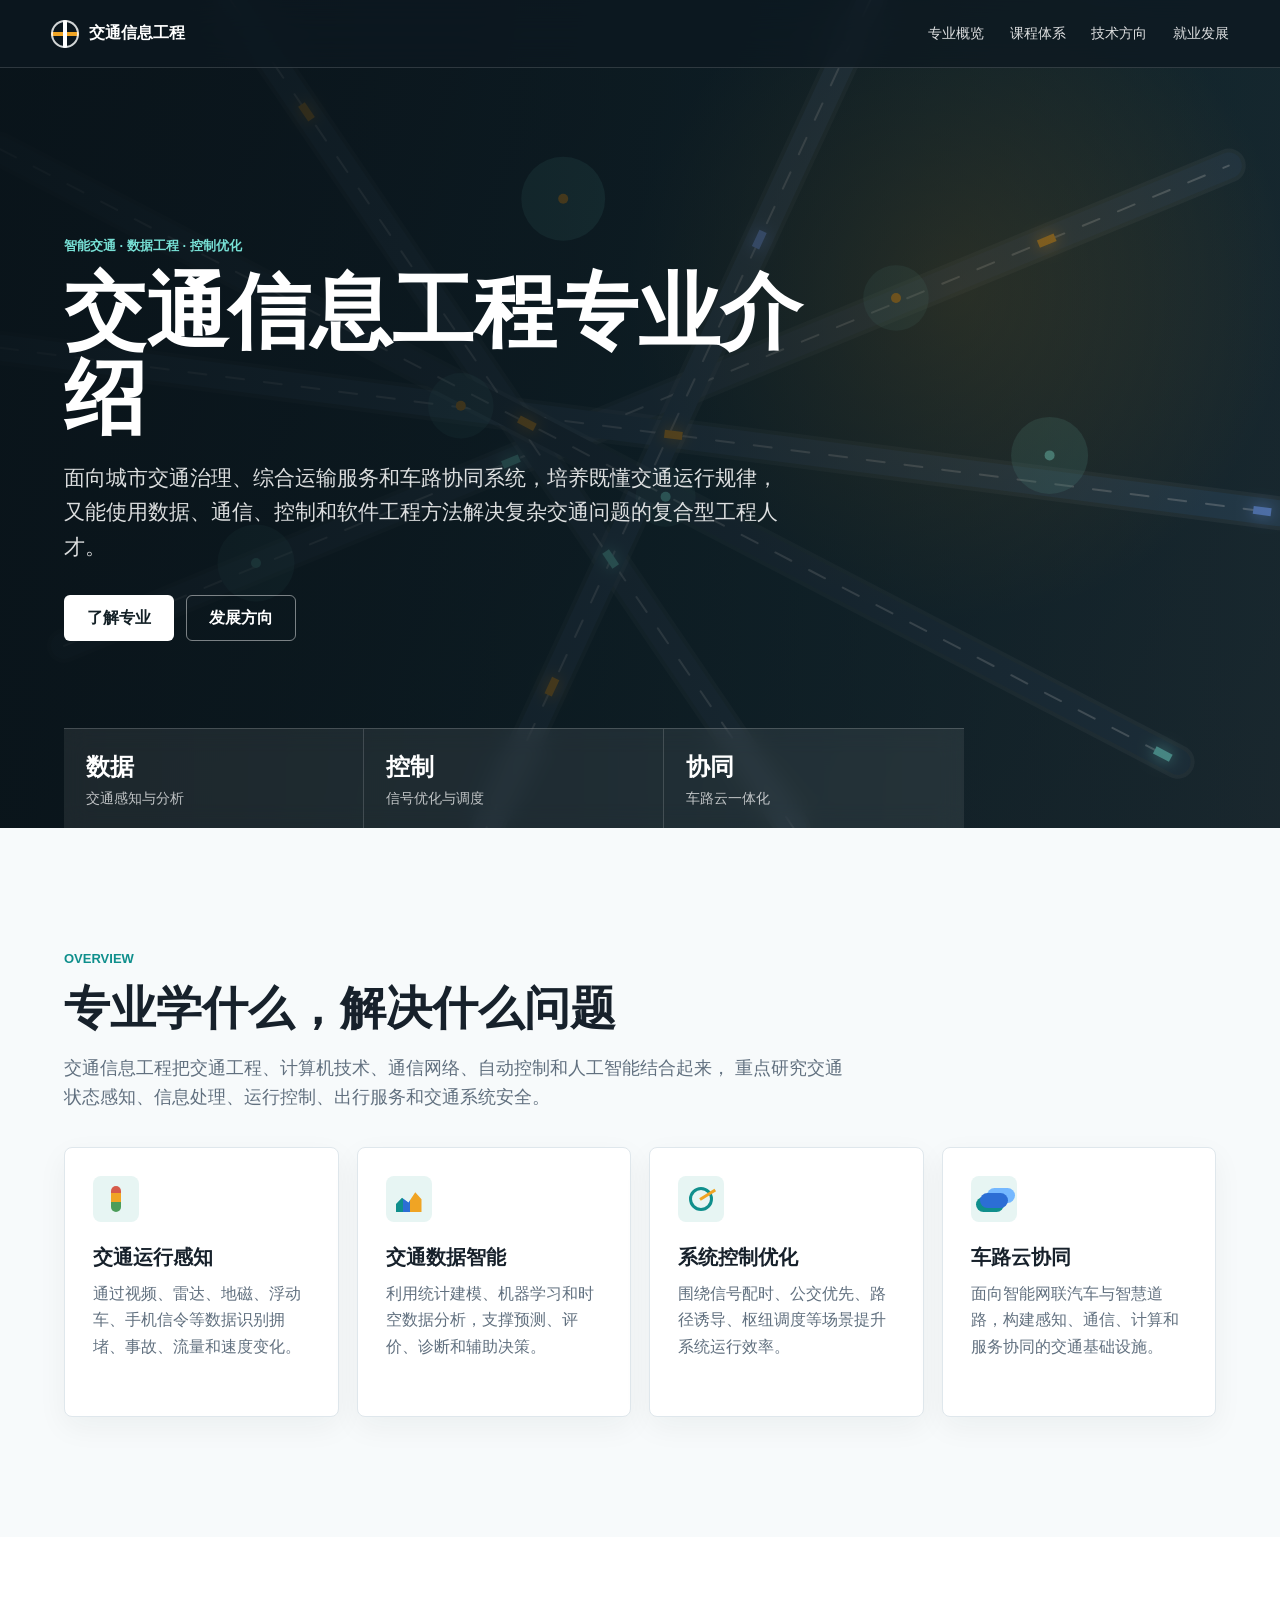
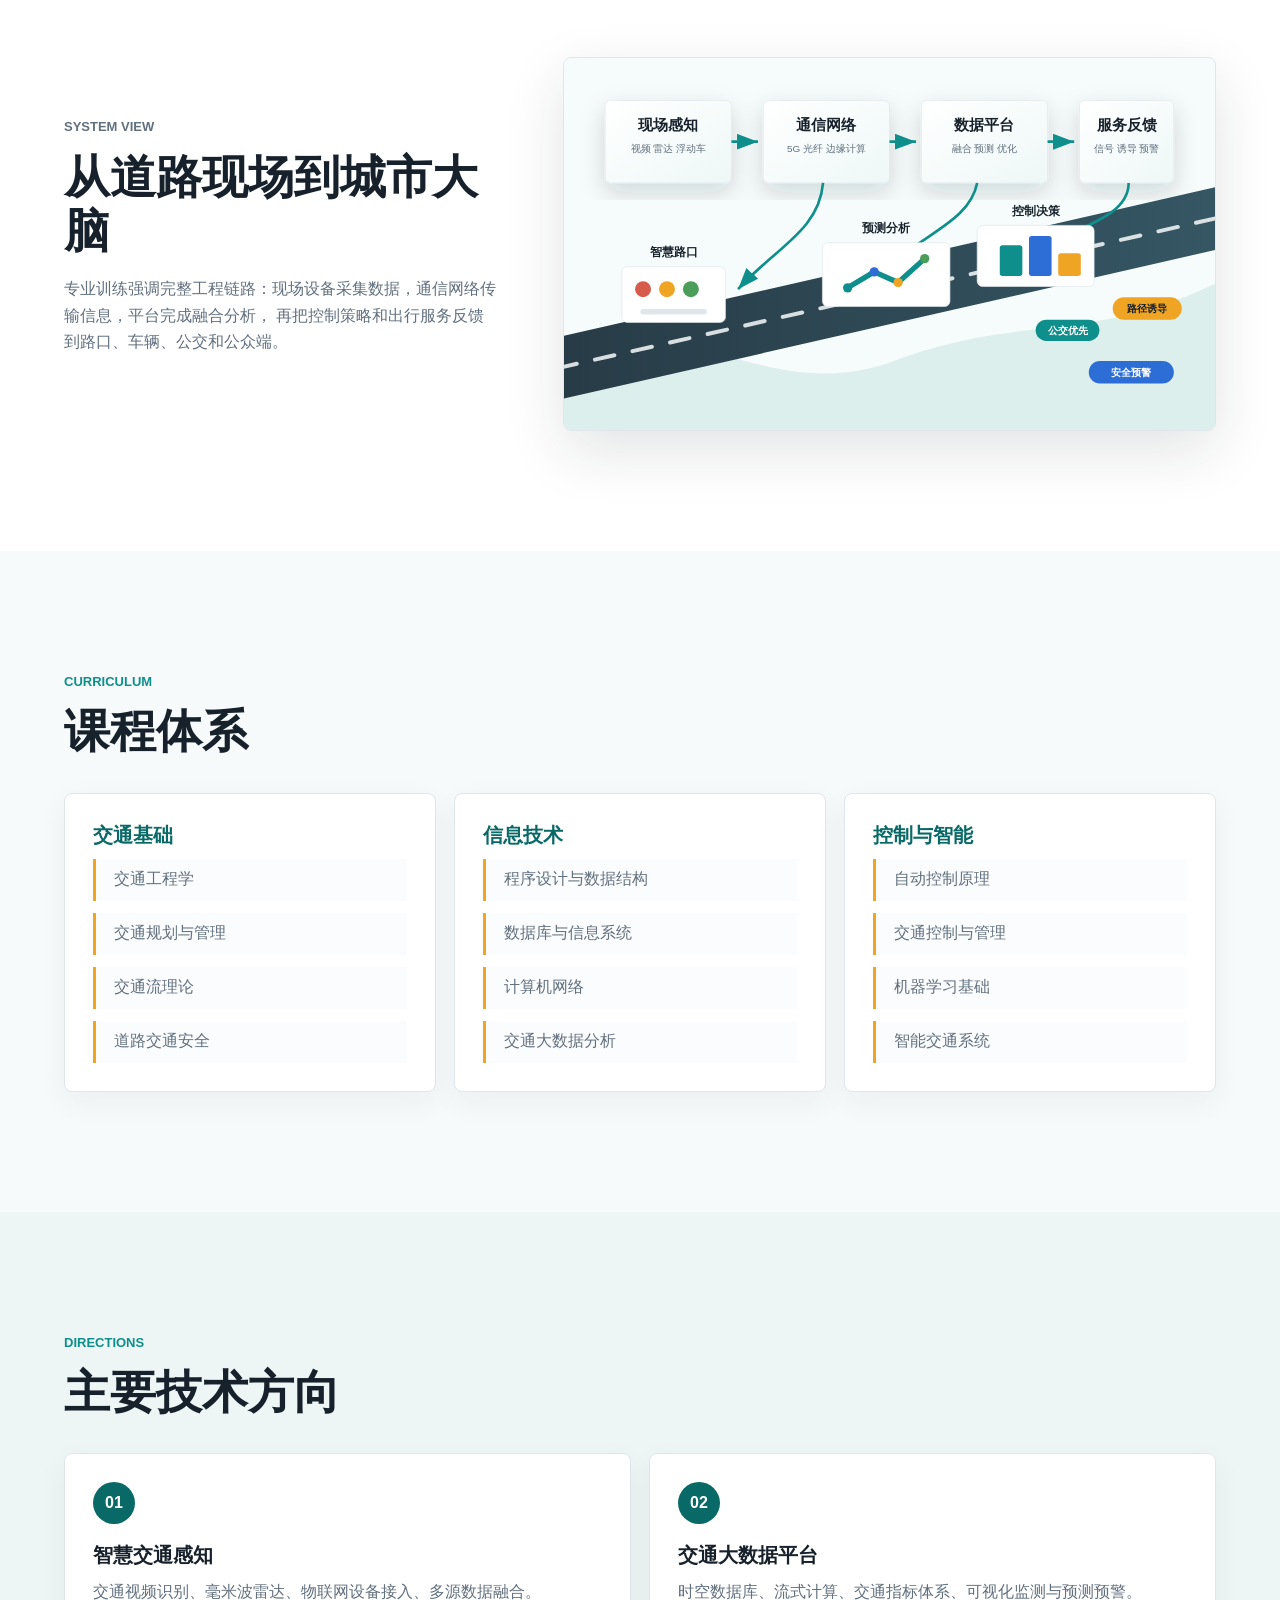
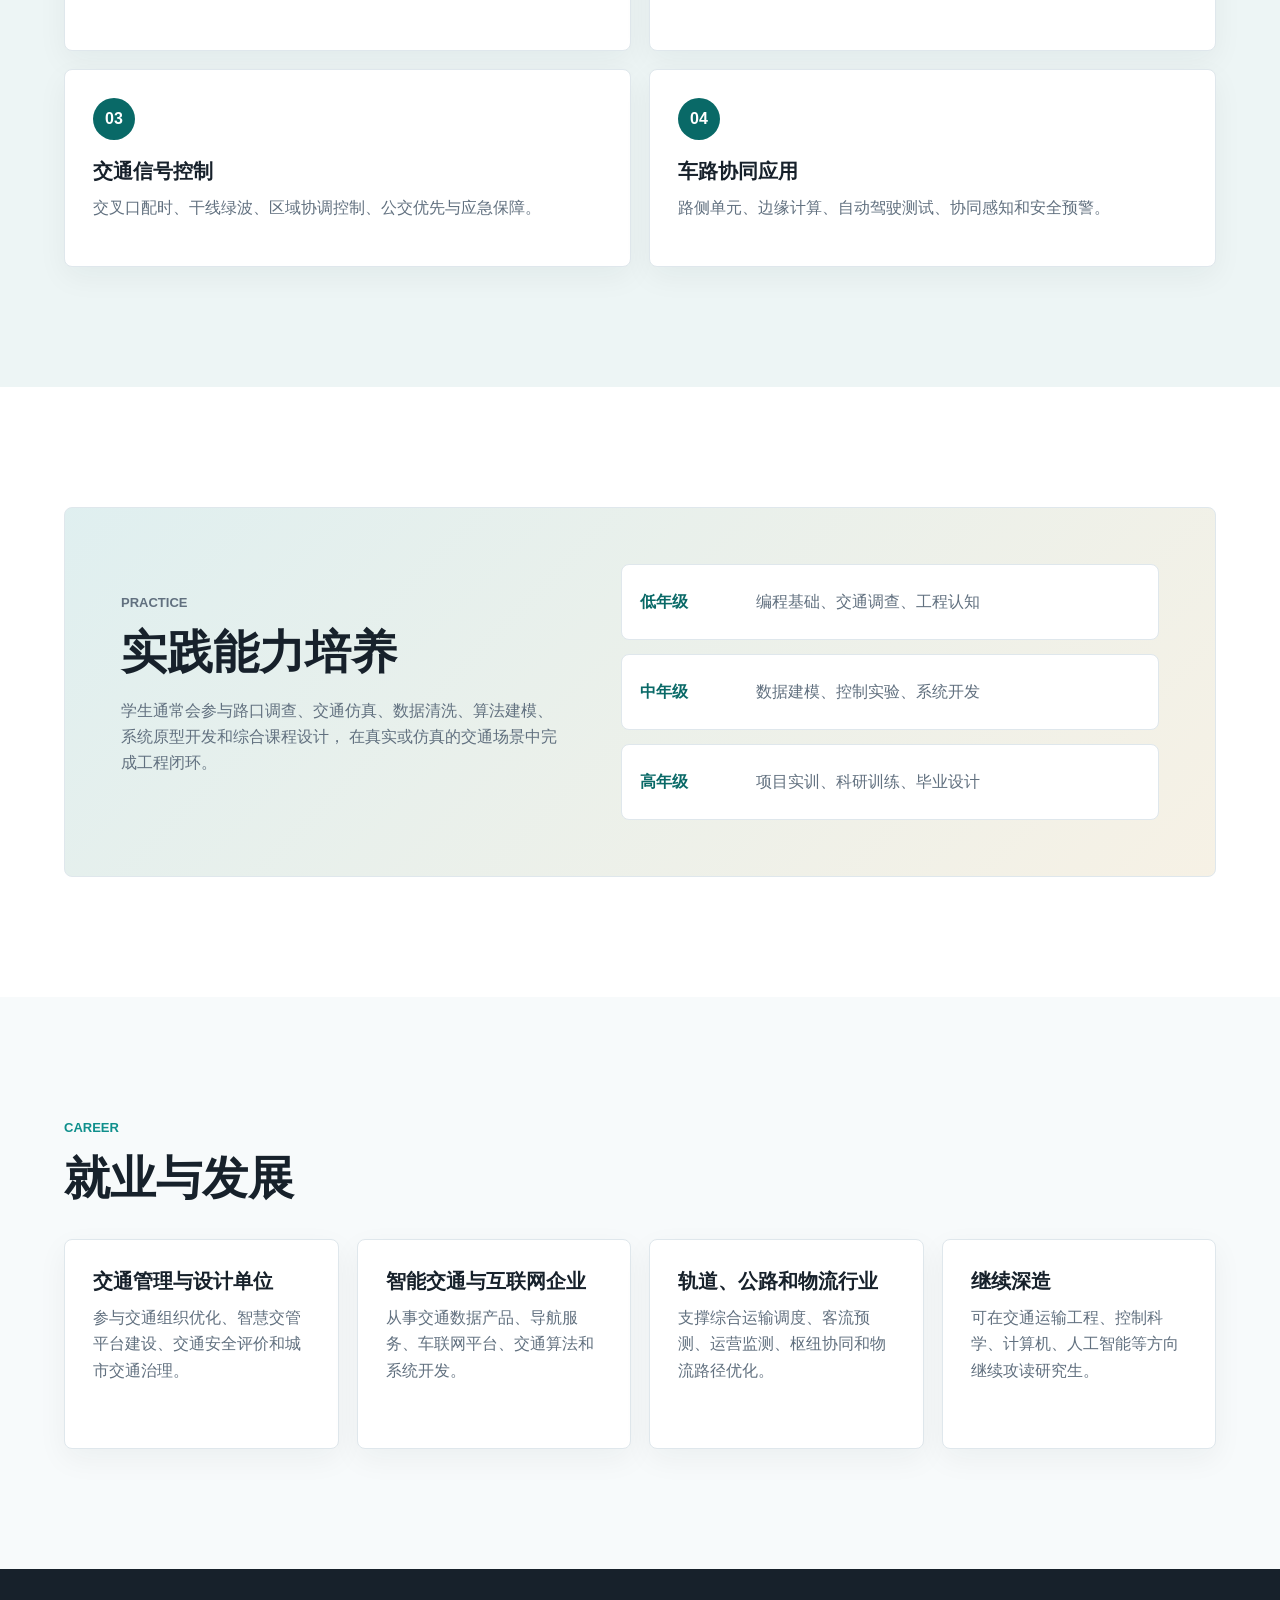
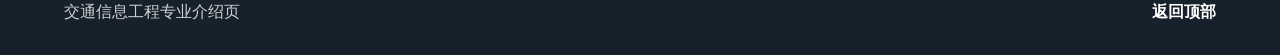
==== commit 2798a3e4: "Preserve existing site and example line endings" ====
--- a/index.html
+++ b/index.html
@@ -1,224 +1,224 @@
-<!doctype html>
-<html lang="zh-CN">
-  <head>
-    <meta charset="utf-8" />
-    <meta name="viewport" content="width=device-width, initial-scale=1" />
-    <title>交通信息工程专业介绍</title>
-    <meta
-      name="description"
-      content="交通信息工程专业介绍：面向智慧交通、交通大数据、车路协同和交通控制的交叉型工程专业。"
-    />
-    <link rel="stylesheet" href="styles.css" />
-  </head>
-  <body>
-    <header class="site-header" aria-label="页面导航">
-      <a class="brand" href="#top" aria-label="交通信息工程专业首页">
-        <span class="brand-mark" aria-hidden="true"></span>
-        <span>交通信息工程</span>
-      </a>
-      <nav class="nav-links" aria-label="主要栏目">
-        <a href="#overview">专业概览</a>
-        <a href="#courses">课程体系</a>
-        <a href="#directions">技术方向</a>
-        <a href="#career">就业发展</a>
-      </nav>
-    </header>
-
-    <main id="top">
-      <section class="hero" aria-labelledby="hero-title">
-        <canvas id="trafficCanvas" class="traffic-canvas" aria-hidden="true"></canvas>
-        <div class="hero-overlay"></div>
-        <div class="hero-content">
-          <p class="eyebrow">智能交通 · 数据工程 · 控制优化</p>
-          <h1 id="hero-title">交通信息工程专业介绍</h1>
-          <p class="hero-copy">
-            面向城市交通治理、综合运输服务和车路协同系统，培养既懂交通运行规律，
-            又能使用数据、通信、控制和软件工程方法解决复杂交通问题的复合型工程人才。
-          </p>
-          <div class="hero-actions" aria-label="快捷入口">
-            <a class="button primary" href="#overview">了解专业</a>
-            <a class="button secondary" href="#career">发展方向</a>
-          </div>
-        </div>
-        <div class="hero-metrics" aria-label="专业关键词">
-          <div>
-            <strong>数据</strong>
-            <span>交通感知与分析</span>
-          </div>
-          <div>
-            <strong>控制</strong>
-            <span>信号优化与调度</span>
-          </div>
-          <div>
-            <strong>协同</strong>
-            <span>车路云一体化</span>
-          </div>
-        </div>
-      </section>
-
-      <section id="overview" class="section overview">
-        <div class="section-heading">
-          <p class="eyebrow">Overview</p>
-          <h2>专业学什么，解决什么问题</h2>
-          <p>
-            交通信息工程把交通工程、计算机技术、通信网络、自动控制和人工智能结合起来，
-            重点研究交通状态感知、信息处理、运行控制、出行服务和交通系统安全。
-          </p>
-        </div>
-        <div class="feature-grid">
-          <article class="feature-card">
-            <span class="feature-icon signal" aria-hidden="true"></span>
-            <h3>交通运行感知</h3>
-            <p>通过视频、雷达、地磁、浮动车、手机信令等数据识别拥堵、事故、流量和速度变化。</p>
-          </article>
-          <article class="feature-card">
-            <span class="feature-icon data" aria-hidden="true"></span>
-            <h3>交通数据智能</h3>
-            <p>利用统计建模、机器学习和时空数据分析，支撑预测、评价、诊断和辅助决策。</p>
-          </article>
-          <article class="feature-card">
-            <span class="feature-icon control" aria-hidden="true"></span>
-            <h3>系统控制优化</h3>
-            <p>围绕信号配时、公交优先、路径诱导、枢纽调度等场景提升系统运行效率。</p>
-          </article>
-          <article class="feature-card">
-            <span class="feature-icon cloud" aria-hidden="true"></span>
-            <h3>车路云协同</h3>
-            <p>面向智能网联汽车与智慧道路，构建感知、通信、计算和服务协同的交通基础设施。</p>
-          </article>
-        </div>
-      </section>
-
-      <section class="section visual-band" aria-labelledby="system-title">
-        <div class="system-copy">
-          <p class="eyebrow">System View</p>
-          <h2 id="system-title">从道路现场到城市大脑</h2>
-          <p>
-            专业训练强调完整工程链路：现场设备采集数据，通信网络传输信息，平台完成融合分析，
-            再把控制策略和出行服务反馈到路口、车辆、公交和公众端。
-          </p>
-        </div>
-        <img
-          class="system-graphic"
-          src="assets/traffic-system.svg"
-          alt="交通信息工程系统链路示意图，展示感知设备、通信网络、数据平台、控制中心和出行服务之间的数据流动"
-        />
-      </section>
-
-      <section id="courses" class="section courses">
-        <div class="section-heading compact">
-          <p class="eyebrow">Curriculum</p>
-          <h2>课程体系</h2>
-        </div>
-        <div class="course-layout">
-          <div class="course-column">
-            <h3>交通基础</h3>
-            <ul>
-              <li>交通工程学</li>
-              <li>交通规划与管理</li>
-              <li>交通流理论</li>
-              <li>道路交通安全</li>
-            </ul>
-          </div>
-          <div class="course-column">
-            <h3>信息技术</h3>
-            <ul>
-              <li>程序设计与数据结构</li>
-              <li>数据库与信息系统</li>
-              <li>计算机网络</li>
-              <li>交通大数据分析</li>
-            </ul>
-          </div>
-          <div class="course-column">
-            <h3>控制与智能</h3>
-            <ul>
-              <li>自动控制原理</li>
-              <li>交通控制与管理</li>
-              <li>机器学习基础</li>
-              <li>智能交通系统</li>
-            </ul>
-          </div>
-        </div>
-      </section>
-
-      <section id="directions" class="section directions">
-        <div class="section-heading">
-          <p class="eyebrow">Directions</p>
-          <h2>主要技术方向</h2>
-        </div>
-        <div class="direction-list">
-          <article>
-            <span>01</span>
-            <h3>智慧交通感知</h3>
-            <p>交通视频识别、毫米波雷达、物联网设备接入、多源数据融合。</p>
-          </article>
-          <article>
-            <span>02</span>
-            <h3>交通大数据平台</h3>
-            <p>时空数据库、流式计算、交通指标体系、可视化监测与预测预警。</p>
-          </article>
-          <article>
-            <span>03</span>
-            <h3>交通信号控制</h3>
-            <p>交叉口配时、干线绿波、区域协调控制、公交优先与应急保障。</p>
-          </article>
-          <article>
-            <span>04</span>
-            <h3>车路协同应用</h3>
-            <p>路侧单元、边缘计算、自动驾驶测试、协同感知和安全预警。</p>
-          </article>
-        </div>
-      </section>
-
-      <section class="section lab">
-        <div class="lab-panel">
-          <div>
-            <p class="eyebrow">Practice</p>
-            <h2>实践能力培养</h2>
-            <p>
-              学生通常会参与路口调查、交通仿真、数据清洗、算法建模、系统原型开发和综合课程设计，
-              在真实或仿真的交通场景中完成工程闭环。
-            </p>
-          </div>
-          <div class="timeline" aria-label="实践培养路径">
-            <div><strong>低年级</strong><span>编程基础、交通调查、工程认知</span></div>
-            <div><strong>中年级</strong><span>数据建模、控制实验、系统开发</span></div>
-            <div><strong>高年级</strong><span>项目实训、科研训练、毕业设计</span></div>
-          </div>
-        </div>
-      </section>
-
-      <section id="career" class="section career">
-        <div class="section-heading compact">
-          <p class="eyebrow">Career</p>
-          <h2>就业与发展</h2>
-        </div>
-        <div class="career-grid">
-          <article>
-            <h3>交通管理与设计单位</h3>
-            <p>参与交通组织优化、智慧交管平台建设、交通安全评价和城市交通治理。</p>
-          </article>
-          <article>
-            <h3>智能交通与互联网企业</h3>
-            <p>从事交通数据产品、导航服务、车联网平台、交通算法和系统开发。</p>
-          </article>
-          <article>
-            <h3>轨道、公路和物流行业</h3>
-            <p>支撑综合运输调度、客流预测、运营监测、枢纽协同和物流路径优化。</p>
-          </article>
-          <article>
-            <h3>继续深造</h3>
-            <p>可在交通运输工程、控制科学、计算机、人工智能等方向继续攻读研究生。</p>
-          </article>
-        </div>
-      </section>
-    </main>
-
-    <footer class="site-footer">
-      <p>交通信息工程专业介绍页</p>
-      <a href="#top">返回顶部</a>
-    </footer>
-
-    <script src="script.js"></script>
-  </body>
-</html>
+<!doctype html>
+<html lang="zh-CN">
+  <head>
+    <meta charset="utf-8" />
+    <meta name="viewport" content="width=device-width, initial-scale=1" />
+    <title>交通信息工程专业介绍</title>
+    <meta
+      name="description"
+      content="交通信息工程专业介绍：面向智慧交通、交通大数据、车路协同和交通控制的交叉型工程专业。"
+    />
+    <link rel="stylesheet" href="styles.css" />
+  </head>
+  <body>
+    <header class="site-header" aria-label="页面导航">
+      <a class="brand" href="#top" aria-label="交通信息工程专业首页">
+        <span class="brand-mark" aria-hidden="true"></span>
+        <span>交通信息工程</span>
+      </a>
+      <nav class="nav-links" aria-label="主要栏目">
+        <a href="#overview">专业概览</a>
+        <a href="#courses">课程体系</a>
+        <a href="#directions">技术方向</a>
+        <a href="#career">就业发展</a>
+      </nav>
+    </header>
+
+    <main id="top">
+      <section class="hero" aria-labelledby="hero-title">
+        <canvas id="trafficCanvas" class="traffic-canvas" aria-hidden="true"></canvas>
+        <div class="hero-overlay"></div>
+        <div class="hero-content">
+          <p class="eyebrow">智能交通 · 数据工程 · 控制优化</p>
+          <h1 id="hero-title">交通信息工程专业介绍</h1>
+          <p class="hero-copy">
+            面向城市交通治理、综合运输服务和车路协同系统，培养既懂交通运行规律，
+            又能使用数据、通信、控制和软件工程方法解决复杂交通问题的复合型工程人才。
+          </p>
+          <div class="hero-actions" aria-label="快捷入口">
+            <a class="button primary" href="#overview">了解专业</a>
+            <a class="button secondary" href="#career">发展方向</a>
+          </div>
+        </div>
+        <div class="hero-metrics" aria-label="专业关键词">
+          <div>
+            <strong>数据</strong>
+            <span>交通感知与分析</span>
+          </div>
+          <div>
+            <strong>控制</strong>
+            <span>信号优化与调度</span>
+          </div>
+          <div>
+            <strong>协同</strong>
+            <span>车路云一体化</span>
+          </div>
+        </div>
+      </section>
+
+      <section id="overview" class="section overview">
+        <div class="section-heading">
+          <p class="eyebrow">Overview</p>
+          <h2>专业学什么，解决什么问题</h2>
+          <p>
+            交通信息工程把交通工程、计算机技术、通信网络、自动控制和人工智能结合起来，
+            重点研究交通状态感知、信息处理、运行控制、出行服务和交通系统安全。
+          </p>
+        </div>
+        <div class="feature-grid">
+          <article class="feature-card">
+            <span class="feature-icon signal" aria-hidden="true"></span>
+            <h3>交通运行感知</h3>
+            <p>通过视频、雷达、地磁、浮动车、手机信令等数据识别拥堵、事故、流量和速度变化。</p>
+          </article>
+          <article class="feature-card">
+            <span class="feature-icon data" aria-hidden="true"></span>
+            <h3>交通数据智能</h3>
+            <p>利用统计建模、机器学习和时空数据分析，支撑预测、评价、诊断和辅助决策。</p>
+          </article>
+          <article class="feature-card">
+            <span class="feature-icon control" aria-hidden="true"></span>
+            <h3>系统控制优化</h3>
+            <p>围绕信号配时、公交优先、路径诱导、枢纽调度等场景提升系统运行效率。</p>
+          </article>
+          <article class="feature-card">
+            <span class="feature-icon cloud" aria-hidden="true"></span>
+            <h3>车路云协同</h3>
+            <p>面向智能网联汽车与智慧道路，构建感知、通信、计算和服务协同的交通基础设施。</p>
+          </article>
+        </div>
+      </section>
+
+      <section class="section visual-band" aria-labelledby="system-title">
+        <div class="system-copy">
+          <p class="eyebrow">System View</p>
+          <h2 id="system-title">从道路现场到城市大脑</h2>
+          <p>
+            专业训练强调完整工程链路：现场设备采集数据，通信网络传输信息，平台完成融合分析，
+            再把控制策略和出行服务反馈到路口、车辆、公交和公众端。
+          </p>
+        </div>
+        <img
+          class="system-graphic"
+          src="assets/traffic-system.svg"
+          alt="交通信息工程系统链路示意图，展示感知设备、通信网络、数据平台、控制中心和出行服务之间的数据流动"
+        />
+      </section>
+
+      <section id="courses" class="section courses">
+        <div class="section-heading compact">
+          <p class="eyebrow">Curriculum</p>
+          <h2>课程体系</h2>
+        </div>
+        <div class="course-layout">
+          <div class="course-column">
+            <h3>交通基础</h3>
+            <ul>
+              <li>交通工程学</li>
+              <li>交通规划与管理</li>
+              <li>交通流理论</li>
+              <li>道路交通安全</li>
+            </ul>
+          </div>
+          <div class="course-column">
+            <h3>信息技术</h3>
+            <ul>
+              <li>程序设计与数据结构</li>
+              <li>数据库与信息系统</li>
+              <li>计算机网络</li>
+              <li>交通大数据分析</li>
+            </ul>
+          </div>
+          <div class="course-column">
+            <h3>控制与智能</h3>
+            <ul>
+              <li>自动控制原理</li>
+              <li>交通控制与管理</li>
+              <li>机器学习基础</li>
+              <li>智能交通系统</li>
+            </ul>
+          </div>
+        </div>
+      </section>
+
+      <section id="directions" class="section directions">
+        <div class="section-heading">
+          <p class="eyebrow">Directions</p>
+          <h2>主要技术方向</h2>
+        </div>
+        <div class="direction-list">
+          <article>
+            <span>01</span>
+            <h3>智慧交通感知</h3>
+            <p>交通视频识别、毫米波雷达、物联网设备接入、多源数据融合。</p>
+          </article>
+          <article>
+            <span>02</span>
+            <h3>交通大数据平台</h3>
+            <p>时空数据库、流式计算、交通指标体系、可视化监测与预测预警。</p>
+          </article>
+          <article>
+            <span>03</span>
+            <h3>交通信号控制</h3>
+            <p>交叉口配时、干线绿波、区域协调控制、公交优先与应急保障。</p>
+          </article>
+          <article>
+            <span>04</span>
+            <h3>车路协同应用</h3>
+            <p>路侧单元、边缘计算、自动驾驶测试、协同感知和安全预警。</p>
+          </article>
+        </div>
+      </section>
+
+      <section class="section lab">
+        <div class="lab-panel">
+          <div>
+            <p class="eyebrow">Practice</p>
+            <h2>实践能力培养</h2>
+            <p>
+              学生通常会参与路口调查、交通仿真、数据清洗、算法建模、系统原型开发和综合课程设计，
+              在真实或仿真的交通场景中完成工程闭环。
+            </p>
+          </div>
+          <div class="timeline" aria-label="实践培养路径">
+            <div><strong>低年级</strong><span>编程基础、交通调查、工程认知</span></div>
+            <div><strong>中年级</strong><span>数据建模、控制实验、系统开发</span></div>
+            <div><strong>高年级</strong><span>项目实训、科研训练、毕业设计</span></div>
+          </div>
+        </div>
+      </section>
+
+      <section id="career" class="section career">
+        <div class="section-heading compact">
+          <p class="eyebrow">Career</p>
+          <h2>就业与发展</h2>
+        </div>
+        <div class="career-grid">
+          <article>
+            <h3>交通管理与设计单位</h3>
+            <p>参与交通组织优化、智慧交管平台建设、交通安全评价和城市交通治理。</p>
+          </article>
+          <article>
+            <h3>智能交通与互联网企业</h3>
+            <p>从事交通数据产品、导航服务、车联网平台、交通算法和系统开发。</p>
+          </article>
+          <article>
+            <h3>轨道、公路和物流行业</h3>
+            <p>支撑综合运输调度、客流预测、运营监测、枢纽协同和物流路径优化。</p>
+          </article>
+          <article>
+            <h3>继续深造</h3>
+            <p>可在交通运输工程、控制科学、计算机、人工智能等方向继续攻读研究生。</p>
+          </article>
+        </div>
+      </section>
+    </main>
+
+    <footer class="site-footer">
+      <p>交通信息工程专业介绍页</p>
+      <a href="#top">返回顶部</a>
+    </footer>
+
+    <script src="script.js"></script>
+  </body>
+</html>
--- a/styles.css
+++ b/styles.css
@@ -1,547 +1,547 @@
-:root {
-  color-scheme: light;
-  --ink: #17212b;
-  --muted: #61707f;
-  --line: #dfe7ec;
-  --paper: #f7fafb;
-  --white: #ffffff;
-  --teal: #0f8f8c;
-  --teal-dark: #096967;
-  --amber: #f0a424;
-  --green: #4b9d5a;
-  --blue: #2c6ed5;
-  --red: #d65b4a;
-  --shadow: 0 20px 60px rgba(23, 33, 43, 0.12);
-}
-
-* {
-  box-sizing: border-box;
-}
-
-html {
-  scroll-behavior: smooth;
-}
-
-body {
-  margin: 0;
-  font-family:
-    Inter, "Segoe UI", "PingFang SC", "Microsoft YaHei", Arial, sans-serif;
-  color: var(--ink);
-  background: var(--paper);
-  line-height: 1.65;
-}
-
-a {
-  color: inherit;
-  text-decoration: none;
-}
-
-.site-header {
-  position: fixed;
-  z-index: 20;
-  top: 0;
-  left: 0;
-  right: 0;
-  display: flex;
-  align-items: center;
-  justify-content: space-between;
-  gap: 24px;
-  min-height: 68px;
-  padding: 0 clamp(18px, 4vw, 56px);
-  color: #ffffff;
-  background: rgba(13, 24, 32, 0.72);
-  border-bottom: 1px solid rgba(255, 255, 255, 0.14);
-  backdrop-filter: blur(18px);
-}
-
-.brand {
-  display: inline-flex;
-  align-items: center;
-  gap: 10px;
-  font-weight: 700;
-  white-space: nowrap;
-}
-
-.brand-mark {
-  width: 28px;
-  height: 28px;
-  border: 2px solid rgba(255, 255, 255, 0.82);
-  border-radius: 50%;
-  background:
-    linear-gradient(90deg, transparent 41%, #ffffff 41% 59%, transparent 59%),
-    linear-gradient(0deg, transparent 41%, var(--amber) 41% 59%, transparent 59%);
-}
-
-.nav-links {
-  display: flex;
-  align-items: center;
-  gap: clamp(12px, 2vw, 28px);
-  font-size: 14px;
-  color: rgba(255, 255, 255, 0.86);
-}
-
-.nav-links a {
-  padding: 8px 0;
-}
-
-.nav-links a:hover {
-  color: #ffffff;
-}
-
-.hero {
-  position: relative;
-  min-height: 92vh;
-  overflow: hidden;
-  display: grid;
-  align-items: center;
-  padding: 112px clamp(18px, 5vw, 72px) 64px;
-  color: #ffffff;
-  background: #101c24;
-}
-
-.traffic-canvas,
-.hero-overlay {
-  position: absolute;
-  inset: 0;
-  width: 100%;
-  height: 100%;
-}
-
-.traffic-canvas {
-  opacity: 0.88;
-}
-
-.hero-overlay {
-  background:
-    linear-gradient(90deg, rgba(9, 19, 25, 0.92) 0%, rgba(9, 19, 25, 0.7) 45%, rgba(9, 19, 25, 0.3) 100%),
-    radial-gradient(circle at 75% 35%, rgba(240, 164, 36, 0.22), transparent 30%);
-}
-
-.hero-content {
-  position: relative;
-  z-index: 2;
-  max-width: 820px;
-}
-
-.eyebrow {
-  margin: 0 0 12px;
-  color: var(--teal);
-  font-size: 13px;
-  font-weight: 800;
-  text-transform: uppercase;
-}
-
-.hero .eyebrow {
-  color: #77e0d5;
-}
-
-h1,
-h2,
-h3,
-p {
-  margin-top: 0;
-}
-
-h1 {
-  max-width: 760px;
-  margin-bottom: 20px;
-  font-size: clamp(44px, 7vw, 82px);
-  line-height: 1.05;
-  font-weight: 850;
-}
-
-h2 {
-  margin-bottom: 18px;
-  font-size: clamp(28px, 4vw, 46px);
-  line-height: 1.18;
-}
-
-h3 {
-  margin-bottom: 10px;
-  font-size: 20px;
-  line-height: 1.35;
-}
-
-.hero-copy {
-  max-width: 740px;
-  margin-bottom: 30px;
-  color: rgba(255, 255, 255, 0.86);
-  font-size: clamp(17px, 2vw, 21px);
-}
-
-.hero-actions {
-  display: flex;
-  flex-wrap: wrap;
-  gap: 12px;
-}
-
-.button {
-  display: inline-flex;
-  align-items: center;
-  justify-content: center;
-  min-height: 46px;
-  padding: 0 22px;
-  border-radius: 6px;
-  font-weight: 750;
-  border: 1px solid transparent;
-}
-
-.button.primary {
-  color: #132026;
-  background: #ffffff;
-}
-
-.button.secondary {
-  color: #ffffff;
-  border-color: rgba(255, 255, 255, 0.46);
-}
-
-.hero-metrics {
-  position: absolute;
-  z-index: 2;
-  left: clamp(18px, 5vw, 72px);
-  right: clamp(18px, 5vw, 72px);
-  bottom: 0;
-  display: grid;
-  grid-template-columns: repeat(3, minmax(0, 1fr));
-  max-width: 900px;
-  border-top: 1px solid rgba(255, 255, 255, 0.18);
-  background: rgba(255, 255, 255, 0.08);
-  backdrop-filter: blur(12px);
-}
-
-.hero-metrics div {
-  min-height: 92px;
-  padding: 18px 22px;
-  border-right: 1px solid rgba(255, 255, 255, 0.16);
-}
-
-.hero-metrics div:last-child {
-  border-right: 0;
-}
-
-.hero-metrics strong,
-.hero-metrics span {
-  display: block;
-}
-
-.hero-metrics strong {
-  font-size: 24px;
-}
-
-.hero-metrics span {
-  color: rgba(255, 255, 255, 0.72);
-  font-size: 14px;
-}
-
-.section {
-  padding: clamp(72px, 10vw, 120px) clamp(18px, 5vw, 72px);
-}
-
-.section-heading {
-  max-width: 780px;
-  margin-bottom: 34px;
-}
-
-.section-heading p:not(.eyebrow) {
-  color: var(--muted);
-  font-size: 18px;
-}
-
-.section-heading.compact {
-  max-width: none;
-}
-
-.feature-grid,
-.career-grid {
-  display: grid;
-  grid-template-columns: repeat(4, minmax(0, 1fr));
-  gap: 18px;
-}
-
-.feature-card,
-.career-grid article,
-.direction-list article,
-.course-column {
-  border: 1px solid var(--line);
-  border-radius: 8px;
-  background: var(--white);
-  box-shadow: 0 10px 30px rgba(23, 33, 43, 0.05);
-}
-
-.feature-card {
-  min-height: 270px;
-  padding: 28px;
-}
-
-.feature-card p,
-.direction-list p,
-.career-grid p,
-.course-column li,
-.lab-panel p,
-.system-copy p {
-  color: var(--muted);
-}
-
-.feature-icon {
-  display: block;
-  width: 46px;
-  height: 46px;
-  margin-bottom: 22px;
-  border-radius: 8px;
-  background: #e7f5f3;
-  position: relative;
-}
-
-.feature-icon::before,
-.feature-icon::after {
-  content: "";
-  position: absolute;
-}
-
-.feature-icon.signal::before {
-  inset: 10px 18px;
-  border-radius: 10px;
-  background: linear-gradient(var(--red) 0 28%, var(--amber) 28% 62%, var(--green) 62%);
-}
-
-.feature-icon.data::before {
-  left: 10px;
-  right: 10px;
-  bottom: 10px;
-  height: 22px;
-  background: linear-gradient(90deg, var(--teal) 0 25%, var(--blue) 25% 55%, var(--amber) 55% 100%);
-  clip-path: polygon(0 65%, 25% 35%, 50% 56%, 76% 10%, 100% 42%, 100% 100%, 0 100%);
-}
-
-.feature-icon.control::before {
-  inset: 11px;
-  border: 3px solid var(--teal);
-  border-radius: 50%;
-}
-
-.feature-icon.control::after {
-  top: 22px;
-  left: 22px;
-  width: 18px;
-  height: 3px;
-  background: var(--amber);
-  transform: rotate(-32deg);
-  transform-origin: left center;
-}
-
-.feature-icon.cloud::before {
-  left: 9px;
-  top: 17px;
-  width: 28px;
-  height: 15px;
-  border-radius: 18px;
-  background: var(--blue);
-  box-shadow: -4px 4px 0 var(--teal), 7px -5px 0 #74b8ff;
-}
-
-.visual-band {
-  display: grid;
-  grid-template-columns: minmax(280px, 0.8fr) minmax(340px, 1.2fr);
-  gap: clamp(28px, 5vw, 64px);
-  align-items: center;
-  background: #ffffff;
-}
-
-.system-copy {
-  max-width: 560px;
-}
-
-.system-graphic {
-  width: 100%;
-  border: 1px solid var(--line);
-  border-radius: 8px;
-  background: #f6fbfb;
-  box-shadow: var(--shadow);
-}
-
-.course-layout {
-  display: grid;
-  grid-template-columns: repeat(3, minmax(0, 1fr));
-  gap: 18px;
-}
-
-.course-column {
-  padding: 28px;
-}
-
-.course-column h3 {
-  color: var(--teal-dark);
-}
-
-.course-column ul {
-  display: grid;
-  gap: 12px;
-  margin: 0;
-  padding: 0;
-  list-style: none;
-}
-
-.course-column li {
-  min-height: 42px;
-  display: flex;
-  align-items: center;
-  padding-left: 18px;
-  border-left: 3px solid var(--amber);
-  background: #fbfcfd;
-}
-
-.directions {
-  background: #edf5f5;
-}
-
-.direction-list {
-  display: grid;
-  grid-template-columns: repeat(2, minmax(0, 1fr));
-  gap: 18px;
-}
-
-.direction-list article {
-  min-height: 198px;
-  padding: 28px;
-}
-
-.direction-list span {
-  display: inline-flex;
-  align-items: center;
-  justify-content: center;
-  width: 42px;
-  height: 42px;
-  margin-bottom: 18px;
-  border-radius: 50%;
-  color: #ffffff;
-  background: var(--teal-dark);
-  font-weight: 800;
-}
-
-.lab {
-  background: #ffffff;
-}
-
-.lab-panel {
-  display: grid;
-  grid-template-columns: minmax(280px, 0.9fr) minmax(320px, 1.1fr);
-  gap: clamp(28px, 5vw, 60px);
-  align-items: center;
-  padding: clamp(28px, 5vw, 56px);
-  border-radius: 8px;
-  background:
-    linear-gradient(135deg, rgba(15, 143, 140, 0.1), rgba(240, 164, 36, 0.1)),
-    #f7fafb;
-  border: 1px solid var(--line);
-}
-
-.timeline {
-  display: grid;
-  gap: 14px;
-}
-
-.timeline div {
-  display: grid;
-  grid-template-columns: 100px 1fr;
-  gap: 16px;
-  align-items: center;
-  min-height: 76px;
-  padding: 18px;
-  border-radius: 8px;
-  background: #ffffff;
-  border: 1px solid var(--line);
-}
-
-.timeline strong {
-  color: var(--teal-dark);
-}
-
-.timeline span {
-  color: var(--muted);
-}
-
-.career-grid article {
-  min-height: 210px;
-  padding: 28px;
-}
-
-.site-footer {
-  display: flex;
-  justify-content: space-between;
-  gap: 18px;
-  padding: 30px clamp(18px, 5vw, 72px);
-  color: rgba(255, 255, 255, 0.78);
-  background: #17212b;
-}
-
-.site-footer p {
-  margin: 0;
-}
-
-.site-footer a {
-  color: #ffffff;
-  font-weight: 700;
-}
-
-@media (max-width: 980px) {
-  .nav-links {
-    display: none;
-  }
-
-  .feature-grid,
-  .career-grid,
-  .course-layout {
-    grid-template-columns: repeat(2, minmax(0, 1fr));
-  }
-
-  .visual-band,
-  .lab-panel {
-    grid-template-columns: 1fr;
-  }
-}
-
-@media (max-width: 680px) {
-  .site-header {
-    min-height: 62px;
-  }
-
-  .hero {
-    min-height: 100vh;
-    padding-top: 94px;
-    padding-bottom: 210px;
-  }
-
-  .hero-metrics {
-    grid-template-columns: 1fr;
-  }
-
-  .hero-metrics div {
-    min-height: 66px;
-    border-right: 0;
-    border-bottom: 1px solid rgba(255, 255, 255, 0.16);
-  }
-
-  .feature-grid,
-  .career-grid,
-  .course-layout,
-  .direction-list {
-    grid-template-columns: 1fr;
-  }
-
-  .feature-card,
-  .career-grid article,
-  .direction-list article,
-  .course-column {
-    min-height: auto;
-  }
-
-  .timeline div {
-    grid-template-columns: 1fr;
-    gap: 4px;
-  }
-
-  .site-footer {
-    flex-direction: column;
-  }
-}
+:root {
+  color-scheme: light;
+  --ink: #17212b;
+  --muted: #61707f;
+  --line: #dfe7ec;
+  --paper: #f7fafb;
+  --white: #ffffff;
+  --teal: #0f8f8c;
+  --teal-dark: #096967;
+  --amber: #f0a424;
+  --green: #4b9d5a;
+  --blue: #2c6ed5;
+  --red: #d65b4a;
+  --shadow: 0 20px 60px rgba(23, 33, 43, 0.12);
+}
+
+* {
+  box-sizing: border-box;
+}
+
+html {
+  scroll-behavior: smooth;
+}
+
+body {
+  margin: 0;
+  font-family:
+    Inter, "Segoe UI", "PingFang SC", "Microsoft YaHei", Arial, sans-serif;
+  color: var(--ink);
+  background: var(--paper);
+  line-height: 1.65;
+}
+
+a {
+  color: inherit;
+  text-decoration: none;
+}
+
+.site-header {
+  position: fixed;
+  z-index: 20;
+  top: 0;
+  left: 0;
+  right: 0;
+  display: flex;
+  align-items: center;
+  justify-content: space-between;
+  gap: 24px;
+  min-height: 68px;
+  padding: 0 clamp(18px, 4vw, 56px);
+  color: #ffffff;
+  background: rgba(13, 24, 32, 0.72);
+  border-bottom: 1px solid rgba(255, 255, 255, 0.14);
+  backdrop-filter: blur(18px);
+}
+
+.brand {
+  display: inline-flex;
+  align-items: center;
+  gap: 10px;
+  font-weight: 700;
+  white-space: nowrap;
+}
+
+.brand-mark {
+  width: 28px;
+  height: 28px;
+  border: 2px solid rgba(255, 255, 255, 0.82);
+  border-radius: 50%;
+  background:
+    linear-gradient(90deg, transparent 41%, #ffffff 41% 59%, transparent 59%),
+    linear-gradient(0deg, transparent 41%, var(--amber) 41% 59%, transparent 59%);
+}
+
+.nav-links {
+  display: flex;
+  align-items: center;
+  gap: clamp(12px, 2vw, 28px);
+  font-size: 14px;
+  color: rgba(255, 255, 255, 0.86);
+}
+
+.nav-links a {
+  padding: 8px 0;
+}
+
+.nav-links a:hover {
+  color: #ffffff;
+}
+
+.hero {
+  position: relative;
+  min-height: 92vh;
+  overflow: hidden;
+  display: grid;
+  align-items: center;
+  padding: 112px clamp(18px, 5vw, 72px) 64px;
+  color: #ffffff;
+  background: #101c24;
+}
+
+.traffic-canvas,
+.hero-overlay {
+  position: absolute;
+  inset: 0;
+  width: 100%;
+  height: 100%;
+}
+
+.traffic-canvas {
+  opacity: 0.88;
+}
+
+.hero-overlay {
+  background:
+    linear-gradient(90deg, rgba(9, 19, 25, 0.92) 0%, rgba(9, 19, 25, 0.7) 45%, rgba(9, 19, 25, 0.3) 100%),
+    radial-gradient(circle at 75% 35%, rgba(240, 164, 36, 0.22), transparent 30%);
+}
+
+.hero-content {
+  position: relative;
+  z-index: 2;
+  max-width: 820px;
+}
+
+.eyebrow {
+  margin: 0 0 12px;
+  color: var(--teal);
+  font-size: 13px;
+  font-weight: 800;
+  text-transform: uppercase;
+}
+
+.hero .eyebrow {
+  color: #77e0d5;
+}
+
+h1,
+h2,
+h3,
+p {
+  margin-top: 0;
+}
+
+h1 {
+  max-width: 760px;
+  margin-bottom: 20px;
+  font-size: clamp(44px, 7vw, 82px);
+  line-height: 1.05;
+  font-weight: 850;
+}
+
+h2 {
+  margin-bottom: 18px;
+  font-size: clamp(28px, 4vw, 46px);
+  line-height: 1.18;
+}
+
+h3 {
+  margin-bottom: 10px;
+  font-size: 20px;
+  line-height: 1.35;
+}
+
+.hero-copy {
+  max-width: 740px;
+  margin-bottom: 30px;
+  color: rgba(255, 255, 255, 0.86);
+  font-size: clamp(17px, 2vw, 21px);
+}
+
+.hero-actions {
+  display: flex;
+  flex-wrap: wrap;
+  gap: 12px;
+}
+
+.button {
+  display: inline-flex;
+  align-items: center;
+  justify-content: center;
+  min-height: 46px;
+  padding: 0 22px;
+  border-radius: 6px;
+  font-weight: 750;
+  border: 1px solid transparent;
+}
+
+.button.primary {
+  color: #132026;
+  background: #ffffff;
+}
+
+.button.secondary {
+  color: #ffffff;
+  border-color: rgba(255, 255, 255, 0.46);
+}
+
+.hero-metrics {
+  position: absolute;
+  z-index: 2;
+  left: clamp(18px, 5vw, 72px);
+  right: clamp(18px, 5vw, 72px);
+  bottom: 0;
+  display: grid;
+  grid-template-columns: repeat(3, minmax(0, 1fr));
+  max-width: 900px;
+  border-top: 1px solid rgba(255, 255, 255, 0.18);
+  background: rgba(255, 255, 255, 0.08);
+  backdrop-filter: blur(12px);
+}
+
+.hero-metrics div {
+  min-height: 92px;
+  padding: 18px 22px;
+  border-right: 1px solid rgba(255, 255, 255, 0.16);
+}
+
+.hero-metrics div:last-child {
+  border-right: 0;
+}
+
+.hero-metrics strong,
+.hero-metrics span {
+  display: block;
+}
+
+.hero-metrics strong {
+  font-size: 24px;
+}
+
+.hero-metrics span {
+  color: rgba(255, 255, 255, 0.72);
+  font-size: 14px;
+}
+
+.section {
+  padding: clamp(72px, 10vw, 120px) clamp(18px, 5vw, 72px);
+}
+
+.section-heading {
+  max-width: 780px;
+  margin-bottom: 34px;
+}
+
+.section-heading p:not(.eyebrow) {
+  color: var(--muted);
+  font-size: 18px;
+}
+
+.section-heading.compact {
+  max-width: none;
+}
+
+.feature-grid,
+.career-grid {
+  display: grid;
+  grid-template-columns: repeat(4, minmax(0, 1fr));
+  gap: 18px;
+}
+
+.feature-card,
+.career-grid article,
+.direction-list article,
+.course-column {
+  border: 1px solid var(--line);
+  border-radius: 8px;
+  background: var(--white);
+  box-shadow: 0 10px 30px rgba(23, 33, 43, 0.05);
+}
+
+.feature-card {
+  min-height: 270px;
+  padding: 28px;
+}
+
+.feature-card p,
+.direction-list p,
+.career-grid p,
+.course-column li,
+.lab-panel p,
+.system-copy p {
+  color: var(--muted);
+}
+
+.feature-icon {
+  display: block;
+  width: 46px;
+  height: 46px;
+  margin-bottom: 22px;
+  border-radius: 8px;
+  background: #e7f5f3;
+  position: relative;
+}
+
+.feature-icon::before,
+.feature-icon::after {
+  content: "";
+  position: absolute;
+}
+
+.feature-icon.signal::before {
+  inset: 10px 18px;
+  border-radius: 10px;
+  background: linear-gradient(var(--red) 0 28%, var(--amber) 28% 62%, var(--green) 62%);
+}
+
+.feature-icon.data::before {
+  left: 10px;
+  right: 10px;
+  bottom: 10px;
+  height: 22px;
+  background: linear-gradient(90deg, var(--teal) 0 25%, var(--blue) 25% 55%, var(--amber) 55% 100%);
+  clip-path: polygon(0 65%, 25% 35%, 50% 56%, 76% 10%, 100% 42%, 100% 100%, 0 100%);
+}
+
+.feature-icon.control::before {
+  inset: 11px;
+  border: 3px solid var(--teal);
+  border-radius: 50%;
+}
+
+.feature-icon.control::after {
+  top: 22px;
+  left: 22px;
+  width: 18px;
+  height: 3px;
+  background: var(--amber);
+  transform: rotate(-32deg);
+  transform-origin: left center;
+}
+
+.feature-icon.cloud::before {
+  left: 9px;
+  top: 17px;
+  width: 28px;
+  height: 15px;
+  border-radius: 18px;
+  background: var(--blue);
+  box-shadow: -4px 4px 0 var(--teal), 7px -5px 0 #74b8ff;
+}
+
+.visual-band {
+  display: grid;
+  grid-template-columns: minmax(280px, 0.8fr) minmax(340px, 1.2fr);
+  gap: clamp(28px, 5vw, 64px);
+  align-items: center;
+  background: #ffffff;
+}
+
+.system-copy {
+  max-width: 560px;
+}
+
+.system-graphic {
+  width: 100%;
+  border: 1px solid var(--line);
+  border-radius: 8px;
+  background: #f6fbfb;
+  box-shadow: var(--shadow);
+}
+
+.course-layout {
+  display: grid;
+  grid-template-columns: repeat(3, minmax(0, 1fr));
+  gap: 18px;
+}
+
+.course-column {
+  padding: 28px;
+}
+
+.course-column h3 {
+  color: var(--teal-dark);
+}
+
+.course-column ul {
+  display: grid;
+  gap: 12px;
+  margin: 0;
+  padding: 0;
+  list-style: none;
+}
+
+.course-column li {
+  min-height: 42px;
+  display: flex;
+  align-items: center;
+  padding-left: 18px;
+  border-left: 3px solid var(--amber);
+  background: #fbfcfd;
+}
+
+.directions {
+  background: #edf5f5;
+}
+
+.direction-list {
+  display: grid;
+  grid-template-columns: repeat(2, minmax(0, 1fr));
+  gap: 18px;
+}
+
+.direction-list article {
+  min-height: 198px;
+  padding: 28px;
+}
+
+.direction-list span {
+  display: inline-flex;
+  align-items: center;
+  justify-content: center;
+  width: 42px;
+  height: 42px;
+  margin-bottom: 18px;
+  border-radius: 50%;
+  color: #ffffff;
+  background: var(--teal-dark);
+  font-weight: 800;
+}
+
+.lab {
+  background: #ffffff;
+}
+
+.lab-panel {
+  display: grid;
+  grid-template-columns: minmax(280px, 0.9fr) minmax(320px, 1.1fr);
+  gap: clamp(28px, 5vw, 60px);
+  align-items: center;
+  padding: clamp(28px, 5vw, 56px);
+  border-radius: 8px;
+  background:
+    linear-gradient(135deg, rgba(15, 143, 140, 0.1), rgba(240, 164, 36, 0.1)),
+    #f7fafb;
+  border: 1px solid var(--line);
+}
+
+.timeline {
+  display: grid;
+  gap: 14px;
+}
+
+.timeline div {
+  display: grid;
+  grid-template-columns: 100px 1fr;
+  gap: 16px;
+  align-items: center;
+  min-height: 76px;
+  padding: 18px;
+  border-radius: 8px;
+  background: #ffffff;
+  border: 1px solid var(--line);
+}
+
+.timeline strong {
+  color: var(--teal-dark);
+}
+
+.timeline span {
+  color: var(--muted);
+}
+
+.career-grid article {
+  min-height: 210px;
+  padding: 28px;
+}
+
+.site-footer {
+  display: flex;
+  justify-content: space-between;
+  gap: 18px;
+  padding: 30px clamp(18px, 5vw, 72px);
+  color: rgba(255, 255, 255, 0.78);
+  background: #17212b;
+}
+
+.site-footer p {
+  margin: 0;
+}
+
+.site-footer a {
+  color: #ffffff;
+  font-weight: 700;
+}
+
+@media (max-width: 980px) {
+  .nav-links {
+    display: none;
+  }
+
+  .feature-grid,
+  .career-grid,
+  .course-layout {
+    grid-template-columns: repeat(2, minmax(0, 1fr));
+  }
+
+  .visual-band,
+  .lab-panel {
+    grid-template-columns: 1fr;
+  }
+}
+
+@media (max-width: 680px) {
+  .site-header {
+    min-height: 62px;
+  }
+
+  .hero {
+    min-height: 100vh;
+    padding-top: 94px;
+    padding-bottom: 210px;
+  }
+
+  .hero-metrics {
+    grid-template-columns: 1fr;
+  }
+
+  .hero-metrics div {
+    min-height: 66px;
+    border-right: 0;
+    border-bottom: 1px solid rgba(255, 255, 255, 0.16);
+  }
+
+  .feature-grid,
+  .career-grid,
+  .course-layout,
+  .direction-list {
+    grid-template-columns: 1fr;
+  }
+
+  .feature-card,
+  .career-grid article,
+  .direction-list article,
+  .course-column {
+    min-height: auto;
+  }
+
+  .timeline div {
+    grid-template-columns: 1fr;
+    gap: 4px;
+  }
+
+  .site-footer {
+    flex-direction: column;
+  }
+}
